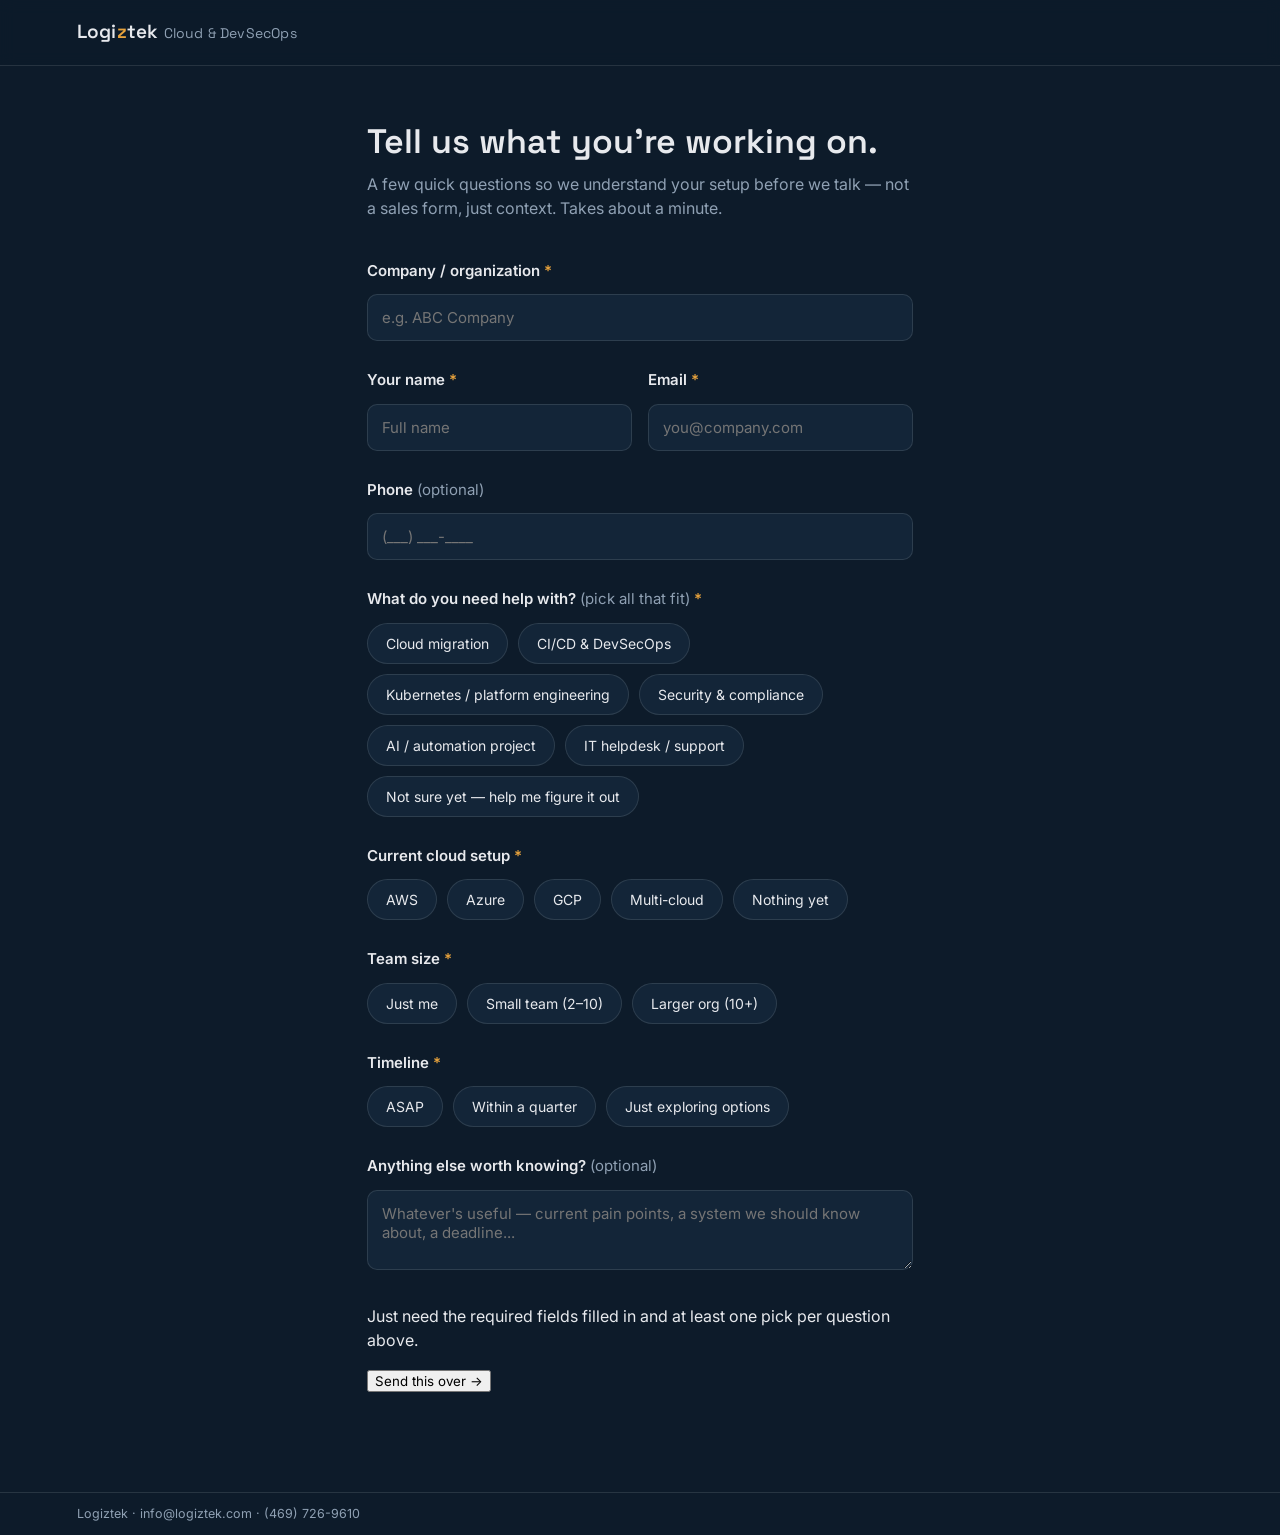
==== project.html @ b28cb0b9 "Add initial project inquiry HTML form" ====
<!DOCTYPE html>
<html lang="en">
<head>
<meta charset="UTF-8">
<meta name="viewport" content="width=device-width, initial-scale=1, viewport-fit=cover">
<title>Logiztek — Tell us about your project</title>
<link rel="preconnect" href="https://fonts.googleapis.com">
<link rel="preconnect" href="https://fonts.gstatic.com" crossorigin>
<link href="https://fonts.googleapis.com/css2?family=Space+Grotesk:wght@400;500;600;700&family=Inter:wght@400;500;600&family=IBM+Plex+Mono:wght@400;500&display=swap" rel="stylesheet">
<link rel="stylesheet" href="assets/css/shared.css">
</head>
<body>

<header class="topbar">
  <div class="wordmark">Logi<span>z</span>tek <span class="subtitle">Cloud &amp; DevSecOps</span></div>
</header>

<main class="form-main">

  <!-- FORM -->
  <section class="form-view active" id="form">
    <h1 class="page-title">Tell us what you're working on.</h1>
    <p class="page-lede">A few quick questions so we understand your setup before we talk — not a sales form, just context. Takes about a minute.</p>

    <div class="field">
      <label class="q req">Company / organization</label>
      <input type="text" id="orgName" placeholder="e.g. ABC Company" required>
    </div>

    <div style="display:flex; gap:16px; flex-wrap:wrap;">
      <div class="field" style="flex:1; min-width:220px;">
        <label class="q req">Your name</label>
        <input type="text" id="contactName" placeholder="Full name" required>
      </div>
      <div class="field" style="flex:1; min-width:220px;">
        <label class="q req">Email</label>
        <input type="email" id="contactEmail" placeholder="you@company.com" required>
      </div>
    </div>

    <div class="field">
      <label class="q">Phone <span style="color:var(--muted); font-weight:400;">(optional)</span></label>
      <input type="tel" id="contactPhone" placeholder="(___) ___-____">
    </div>

    <div class="field">
      <label class="q req">What do you need help with? <span style="color:var(--muted); font-weight:400;">(pick all that fit)</span></label>
      <div class="pills" data-group="needs" data-multi="true">
        <button type="button" class="pill">Cloud migration</button>
        <button type="button" class="pill">CI/CD &amp; DevSecOps</button>
        <button type="button" class="pill">Kubernetes / platform engineering</button>
        <button type="button" class="pill">Security &amp; compliance</button>
        <button type="button" class="pill">AI / automation project</button>
        <button type="button" class="pill">IT helpdesk / support</button>
        <button type="button" class="pill">Not sure yet — help me figure it out</button>
      </div>
    </div>

    <div class="field">
      <label class="q req">Current cloud setup</label>
      <div class="pills" data-group="cloudProvider">
        <button type="button" class="pill">AWS</button>
        <button type="button" class="pill">Azure</button>
        <button type="button" class="pill">GCP</button>
        <button type="button" class="pill">Multi-cloud</button>
        <button type="button" class="pill">Nothing yet</button>
      </div>
    </div>

    <div class="field">
      <label class="q req">Team size</label>
      <div class="pills" data-group="teamSize">
        <button type="button" class="pill">Just me</button>
        <button type="button" class="pill">Small team (2–10)</button>
        <button type="button" class="pill">Larger org (10+)</button>
      </div>
    </div>

    <div class="field">
      <label class="q req">Timeline</label>
      <div class="pills" data-group="timeline">
        <button type="button" class="pill">ASAP</button>
        <button type="button" class="pill">Within a quarter</button>
        <button type="button" class="pill">Just exploring options</button>
      </div>
    </div>

    <div class="field">
      <label class="q">Anything else worth knowing? <span style="color:var(--muted); font-weight:400;">(optional)</span></label>
      <textarea id="notes" placeholder="Whatever's useful — current pain points, a system we should know about, a deadline..."></textarea>
    </div>

    <p class="error-msg" id="formError">Just need the required fields filled in and at least one pick per question above.</p>

    <div class="actions">
      <button type="button" class="btn btn-primary" id="toConfirm">Send this over →</button>
    </div>
  </section>

  <!-- CONFIRMATION -->
  <section class="form-view" id="confirm">
    <div class="confirm-icon">✓</div>
    <h1 class="page-title">Almost there.</h1>
    <p class="page-lede">Click below to open an email with your answers already filled in — hit send and we'll read it and get back to you. No obligation, no pitch, just a real conversation about whether we're a fit.</p>

    <div class="actions" style="justify-content:flex-start; gap:14px; margin-top:8px;">
      <a class="btn btn-primary" id="mailtoBtn" href="#" style="text-decoration:none; display:inline-block;">Open email to send →</a>
      <button type="button" class="btn btn-ghost" id="copyBtn">Copy summary instead</button>
    </div>
    <p class="hint" id="copyConfirm" style="display:none; color:var(--accent); margin-top:14px;">Copied — paste it into an email to info@logiztek.com.</p>

    <div class="summary-box" id="summaryBox"></div>
  </section>

</main>

<footer class="site-footer">Logiztek · info@logiztek.com · (469) 726-9610</footer>

<script>
(function(){
  const state = {needs: []};
  const singleGroups = ['cloudProvider','teamSize','timeline'];

  document.querySelectorAll('[data-group="needs"] .pill').forEach(btn => {
    btn.addEventListener('click', () => {
      btn.classList.toggle('selected');
      const label = btn.textContent.trim();
      if(btn.classList.contains('selected')){
        state.needs.push(label);
      } else {
        state.needs = state.needs.filter(n => n !== label);
      }
    });
  });

  singleGroups.forEach(g => {
    const wrap = document.querySelector('[data-group="'+g+'"]');
    if(!wrap) return;
    wrap.querySelectorAll('.pill').forEach(btn => {
      btn.addEventListener('click', () => {
        wrap.querySelectorAll('.pill').forEach(b => b.classList.remove('selected'));
        btn.classList.add('selected');
        state[g] = btn.textContent.trim();
      });
    });
  });

  function showView(id){
    document.querySelectorAll('.form-view').forEach(v => v.classList.remove('active'));
    document.getElementById(id).classList.add('active');
    window.scrollTo({top:0, behavior:'smooth'});
  }

  document.getElementById('toConfirm').addEventListener('click', () => {
    const required = ['orgName','contactName','contactEmail'];
    const missingField = required.some(id => !document.getElementById(id).value.trim());
    const missingPick = state.needs.length === 0 || singleGroups.some(g => !state[g]);
    const err = document.getElementById('formError');
    if(missingField || missingPick){
      err.classList.add('show');
      return;
    }
    err.classList.remove('show');

    state.orgName = document.getElementById('orgName').value.trim();
    state.contactName = document.getElementById('contactName').value.trim();
    state.contactEmail = document.getElementById('contactEmail').value.trim();
    state.contactPhone = document.getElementById('contactPhone').value.trim();
    state.notes = document.getElementById('notes').value.trim();

    const lines = [
      'PROJECT INQUIRY — ' + state.orgName,
      '',
      'CONTACT',
      'Name: ' + state.contactName,
      'Email: ' + state.contactEmail,
      'Phone: ' + (state.contactPhone || '—'),
      '',
      'WHAT THEY NEED',
      state.needs.join(', '),
      '',
      'DETAILS',
      'Current cloud setup: ' + state.cloudProvider,
      'Team size: ' + state.teamSize,
      'Timeline: ' + state.timeline,
      'Notes: ' + (state.notes || '—')
    ];
    const summary = lines.join('\n');
    document.getElementById('summaryBox').textContent = summary;

    const subject = encodeURIComponent('Project inquiry — ' + state.orgName);
    const body = encodeURIComponent(summary);
    document.getElementById('mailtoBtn').href = 'mailto:info@logiztek.com?subject=' + subject + '&body=' + body;

    document.getElementById('copyBtn').onclick = () => {
      navigator.clipboard.writeText(summary).then(() => {
        document.getElementById('copyConfirm').style.display = 'block';
      });
    };

    showView('confirm');
  });
})();
</script>

</body>
</html>
---- assets/css/shared.css ----
/* ==========================================================
   Logiztek — shared.css
   Used by every page. Page-specific overrides stay inline
   in that page's own <style> block, not here.
   ========================================================== */

:root{
  --ink:#0D1B2A;
  --panel:#132538;
  --panel-2:#0F2032;
  --text:#E7E9ED;
  --muted:#8FA0B3;
  --line:rgba(231,233,237,0.12);
  --signal:#E8A33D;   /* cloud / devsecops accent */
  --ledger:#4FA98C;   /* bookkeeping accent */
  --accent:var(--signal);
  --accent-soft:rgba(232,163,61,0.14);
  --bad:#E8735D;
}
[data-accent="ledger"]{
  --accent:var(--ledger);
  --accent-soft:rgba(79,169,140,0.16);
}
[data-view="bookkeeping"]{
  --accent:var(--ledger);
  --accent-soft:rgba(79,169,140,0.14);
}

*{box-sizing:border-box;}
html,body{margin:0;padding:0;height:100%;}
body{
  background:var(--ink);
  color:var(--text);
  font-family:'Inter',system-ui,sans-serif;
  line-height:1.5;
  -webkit-font-smoothing:antialiased;
  padding-top:env(safe-area-inset-top,0px);
  padding-bottom:env(safe-area-inset-bottom,0px);
}
h1,h2,h3,.wordmark{font-family:'Space Grotesk',system-ui,sans-serif;}
.mono{font-family:'IBM Plex Mono',monospace;}
a{color:inherit;}
button{font-family:inherit;}

/* ---------- Topbar ---------- */
.topbar{
  display:flex;
  align-items:center;
  justify-content:space-between;
  padding:clamp(12px,2vh,20px) 6vw;
  border-bottom:1px solid var(--line);
  flex-shrink:0;
  position:sticky;
  top:env(safe-area-inset-top,0px);
  background:rgba(13,27,42,0.92);
  backdrop-filter:blur(8px);
  z-index:10;
}
.wordmark{font-size:19px;font-weight:600;letter-spacing:0.01em;}
.wordmark span{color:var(--accent);transition:color .25s ease;}
.wordmark .subtitle{color:var(--muted);font-weight:400;font-size:14px;}
.tabs{
  display:flex;
  gap:4px;
  background:var(--panel);
  border:1px solid var(--line);
  border-radius:8px;
  padding:3px;
}
.tab{
  border:none;
  background:transparent;
  color:var(--muted);
  font-family:'Inter',sans-serif;
  font-size:13px;
  font-weight:500;
  padding:7px 14px;
  border-radius:6px;
  cursor:pointer;
  transition:background .2s ease,color .2s ease;
}
.tab[aria-selected="true"]{background:var(--accent-soft);color:var(--text);}

/* ---------- Home-page tab layout ---------- */
main.site-main{
  max-width:1040px;
  width:100%;
  margin:0 auto;
  padding:0 6vw;
  flex:1;
  display:flex;
  flex-direction:column;
  justify-content:flex-start;
  min-height:0;
  overflow:auto;
}
.view{display:none;}
.view.active{
  display:flex;
  flex-direction:column;
  gap:clamp(16px,2.5vh,26px);
  animation:rise .4s ease both;
  padding:clamp(14px,2.2vh,26px) 0;
}
@keyframes rise{from{opacity:0;transform:translateY(6px);}to{opacity:1;transform:translateY(0);}}
@media (prefers-reduced-motion:reduce){.view.active{animation:none;}}

.hero h1{
  font-size:clamp(27px,3.7vw,42px);
  font-weight:600;
  line-height:1.15;
  max-width:16ch;
  margin:0 0 12px;
}
.lede{
  color:var(--muted);
  font-size:clamp(14.5px,1.45vw,17.5px);
  max-width:58ch;
  margin:0 0 13px;
}
.stack-line{font-size:13px;color:var(--accent);letter-spacing:0.02em;}

.cap-grid{display:grid;grid-template-columns:repeat(3,1fr);gap:14px;}
.cap-card{background:var(--panel);border:1px solid var(--line);border-radius:12px;padding:19px;}
.cap-card h3{font-size:15.5px;font-weight:600;margin:0 0 7px;}
.cap-card p{color:var(--muted);font-size:13.5px;margin:0;line-height:1.46;}
@media (max-width:720px){.cap-grid{grid-template-columns:repeat(2,1fr);}}
@media (max-width:480px){.cap-grid{grid-template-columns:1fr;}}

.strip{display:flex;flex-wrap:wrap;align-items:baseline;justify-content:space-between;gap:12px;}
.strip h2{font-size:20px;font-weight:600;margin:0;}
.strip a.cta{
  color:var(--accent);
  font-weight:600;
  font-size:14.5px;
  text-decoration:none;
  border-bottom:1px solid currentColor;
  padding-bottom:2px;
  white-space:nowrap;
}
.strip .cta-group{display:flex;align-items:baseline;gap:20px;flex-wrap:wrap;}
.strip .fine{color:var(--muted);font-size:14px;margin-top:4px;}

footer.site-footer{
  border-top:1px solid var(--line);
  padding:12px 6vw;
  color:var(--muted);
  font-size:12.5px;
  display:flex;
  justify-content:space-between;
  flex-wrap:wrap;
  gap:8px;
  flex-shrink:0;
  text-align:center;
}

/* ---------- Form pages (start.html, project.html, future forms) ---------- */
main.form-main{max-width:700px;margin:0 auto;padding:56px 6vw 100px;}
main.form-main.wide{max-width:760px;}

.form-view{display:none;}
.form-view.active{display:block;animation:rise .4s ease both;}

h1.page-title{font-size:clamp(26px,4.5vw,34px);font-weight:600;margin:0 0 10px;line-height:1.18;}
p.page-lede{color:var(--muted);font-size:16px;margin:0 0 40px;max-width:56ch;}

.field{margin-bottom:28px;}
.field label.q{display:block;font-size:15px;font-weight:600;margin-bottom:12px;}
.req::after{content:" *";color:var(--accent);}

input[type="text"], input[type="email"], input[type="tel"], textarea{
  width:100%;
  background:var(--panel);
  border:1px solid var(--line);
  color:var(--text);
  border-radius:10px;
  padding:13px 14px;
  font-size:15px;
  font-family:inherit;
  outline:none;
  transition:border-color .15s ease;
}
input:focus, textarea:focus{border-color:var(--accent);}
textarea{resize:vertical;min-height:80px;}

.pills{display:flex;flex-wrap:wrap;gap:10px;}
.pill{
  border:1px solid var(--line);
  background:var(--panel);
  color:var(--text);
  padding:11px 18px;
  border-radius:999px;
  font-size:14px;
  cursor:pointer;
  user-select:none;
  transition:background .15s ease, border-color .15s ease, color .15s ease;
}
.pill:hover{border-color:var(--accent);}
.pill.selected{ba
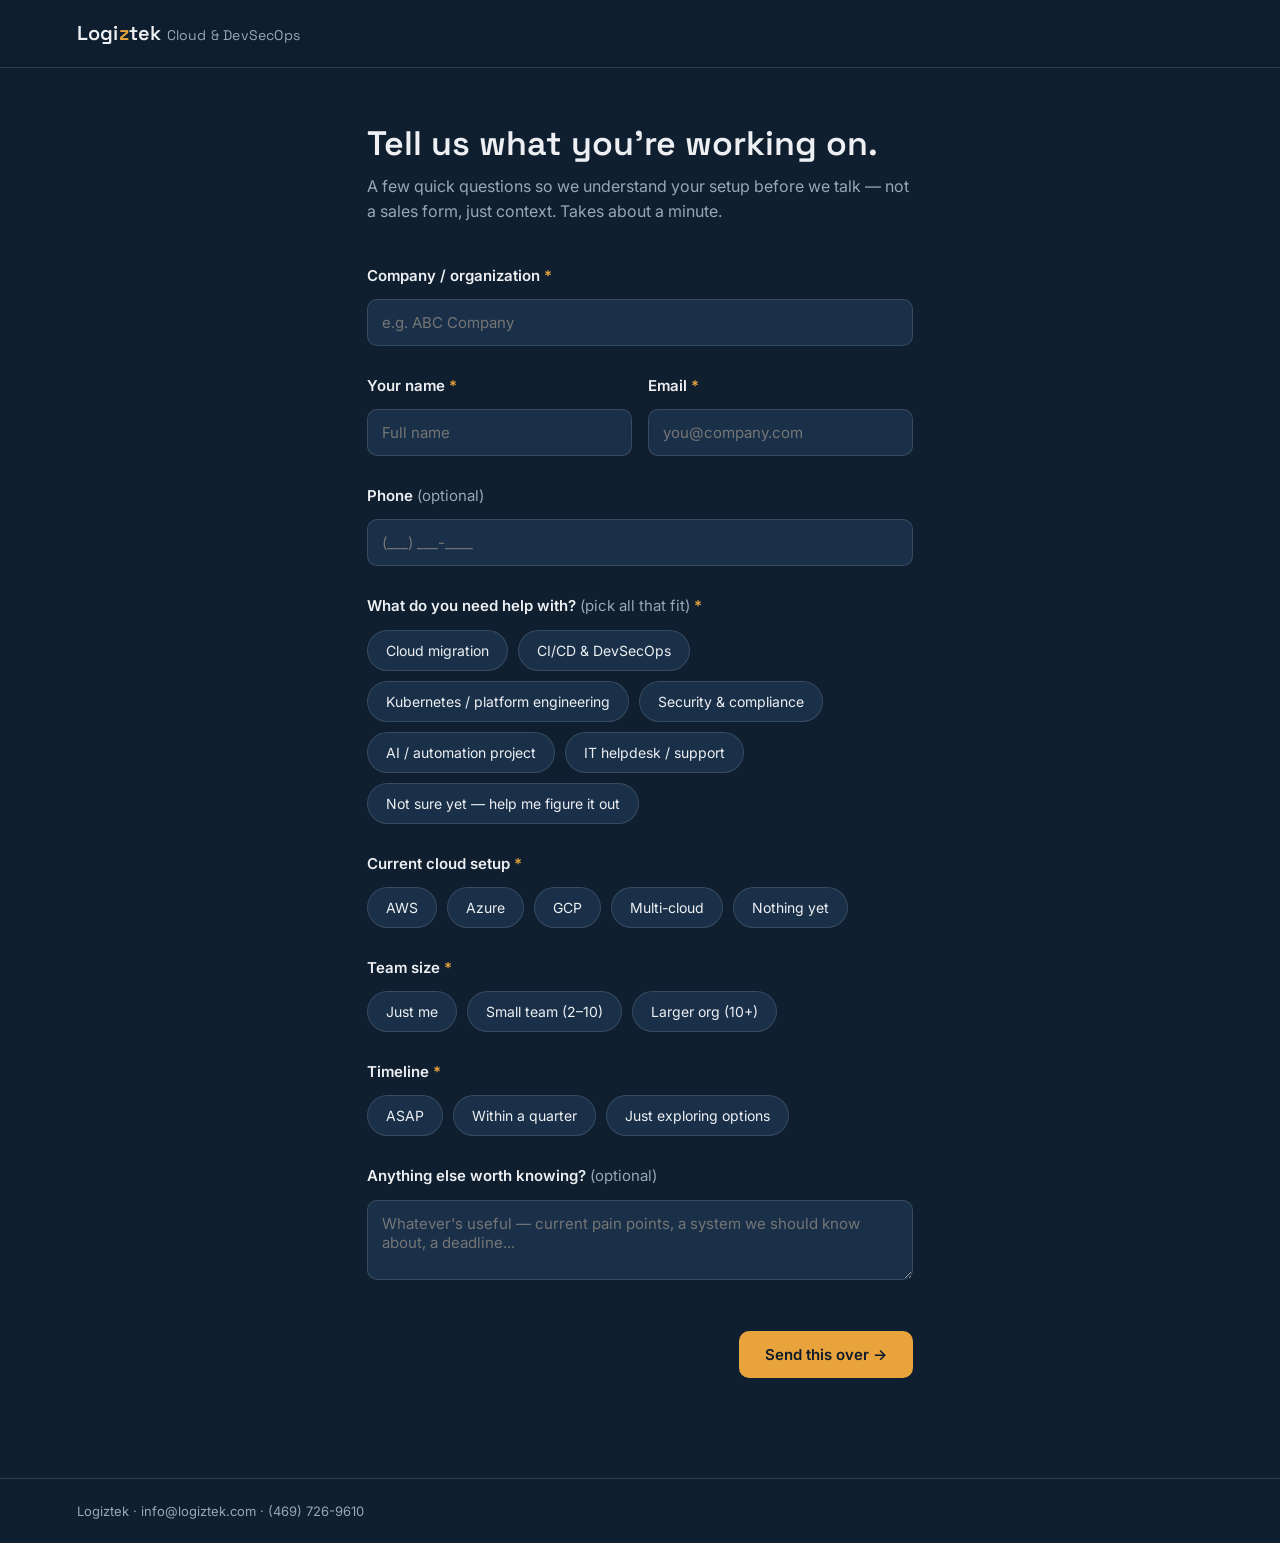
==== commit 6451d0d9: "Update confirmation message and email handling" ====
--- a/project.html
+++ b/project.html
@@ -91,6 +91,7 @@
     </div>
 
     <p class="error-msg" id="formError">Just need the required fields filled in and at least one pick per question above.</p>
+    <p class="error-msg" id="sendError">Something didn't go through. Try again, or use the backup option below.</p>
 
     <div class="actions">
       <button type="button" class="btn btn-primary" id="toConfirm">Send this over →</button>
@@ -100,16 +101,17 @@
   <!-- CONFIRMATION -->
   <section class="form-view" id="confirm">
     <div class="confirm-icon">✓</div>
-    <h1 class="page-title">Almost there.</h1>
-    <p class="page-lede">Click below to open an email with your answers already filled in — hit send and we'll read it and get back to you. No obligation, no pitch, just a real conversation about whether we're a fit.</p>
-
+    <h1 class="page-title">Got it — thank you.</h1>
+    <p class="page-lede">We've received this, and a copy's been sent to your email too. We'll read it and get back to you. No obligation, no pitch, just a real conversation about whether we're a fit.</p>
+
+    <div class="summary-box" id="summaryBox"></div>
+
+    <p class="hint" style="margin-top:20px;">Didn't get a confirmation, or want a backup copy?</p>
     <div class="actions" style="justify-content:flex-start; gap:14px; margin-top:8px;">
-      <a class="btn btn-primary" id="mailtoBtn" href="#" style="text-decoration:none; display:inline-block;">Open email to send →</a>
-      <button type="button" class="btn btn-ghost" id="copyBtn">Copy summary instead</button>
+      <a class="btn btn-ghost" id="mailtoBtn" href="#" style="text-decoration:none; display:inline-block;">Open email instead</a>
+      <button type="button" class="btn btn-ghost" id="copyBtn">Copy summary</button>
     </div>
     <p class="hint" id="copyConfirm" style="display:none; color:var(--accent); margin-top:14px;">Copied — paste it into an email to info@logiztek.com.</p>
-
-    <div class="summary-box" id="summaryBox"></div>
   </section>
 
 </main>
@@ -151,16 +153,18 @@
     window.scrollTo({top:0, behavior:'smooth'});
   }
 
-  document.getElementById('toConfirm').addEventListener('click', () => {
+  document.getElementById('toConfirm').addEventListener('click', async () => {
     const required = ['orgName','contactName','contactEmail'];
     const missingField = required.some(id => !document.getElementById(id).value.trim());
     const missingPick = state.needs.length === 0 || singleGroups.some(g => !state[g]);
     const err = document.getElementById('formError');
+    const sendErr = document.getElementById('sendError');
     if(missingField || missingPick){
       err.classList.add('show');
       return;
     }
     err.classList.remove('show');
+    sendErr.classList.remove('show');
 
     state.orgName = document.getElementById('orgName').value.trim();
     state.contactName = document.getElementById('contactName').value.trim();
@@ -186,19 +190,36 @@
       'Notes: ' + (state.notes || '—')
     ];
     const summary = lines.join('\n');
+    const subject = 'Project inquiry — ' + state.orgName;
+
     document.getElementById('summaryBox').textContent = summary;
-
-    const subject = encodeURIComponent('Project inquiry — ' + state.orgName);
-    const body = encodeURIComponent(summary);
-    document.getElementById('mailtoBtn').href = 'mailto:info@logiztek.com?subject=' + subject + '&body=' + body;
-
+    const mailtoSubject = encodeURIComponent(subject);
+    const mailtoBody = encodeURIComponent(summary);
+    document.getElementById('mailtoBtn').href = 'mailto:info@logiztek.com?subject=' + mailtoSubject + '&body=' + mailtoBody;
     document.getElementById('copyBtn').onclick = () => {
       navigator.clipboard.writeText(summary).then(() => {
         document.getElementById('copyConfirm').style.display = 'block';
       });
     };
 
-    showView('confirm');
+    const btn = document.getElementById('toConfirm');
+    btn.disabled = true;
+    btn.textContent = 'Sending…';
+
+    try {
+      const res = await fetch('/api/submit', {
+        method: 'POST',
+        headers: { 'Content-Type': 'application/json' },
+        body: JSON.stringify({ subject, contactEmail: state.contactEmail, text: summary })
+      });
+      if(!res.ok){ throw new Error('send failed'); }
+      showView('confirm');
+    } catch (e) {
+      sendErr.classList.add('show');
+    } finally {
+      btn.disabled = false;
+      btn.textContent = 'Send this over →';
+    }
   });
 })();
 </script>
--- a/assets/css/shared.css
+++ b/assets/css/shared.css
@@ -1,21 +1,31 @@
 /* ==========================================================
    Logiztek — shared.css
-   Used by every page. Page-specific overrides stay inline
-   in that page's own <style> block, not here.
+   Normal scrolling site (like a real consulting firm site),
+   not a forced single-screen layout. The scrollbar is styled
+   to match the theme instead of fighting to avoid it.
    ========================================================== */
 
 :root{
-  --ink:#0D1B2A;
-  --panel:#132538;
-  --panel-2:#0F2032;
-  --text:#E7E9ED;
-  --muted:#8FA0B3;
-  --line:rgba(231,233,237,0.12);
+  --ink:#0F1F30;
+  --ink-2:#122438;
+  --panel:#1A3049;
+  --panel-2:#152A40;
+  --text:#EDEFF2;
+  --muted:#96A7B8;
+  --line:rgba(237,239,242,0.14);
   --signal:#E8A33D;   /* cloud / devsecops accent */
   --ledger:#4FA98C;   /* bookkeeping accent */
   --accent:var(--signal);
   --accent-soft:rgba(232,163,61,0.14);
   --bad:#E8735D;
+
+  /* card icon palette — used to color-code capability cards */
+  --c1:#60A5FA; /* blue */
+  --c2:#34D399; /* green */
+  --c3:#FBBF24; /* amber */
+  --c4:#F472B6; /* pink */
+  --c5:#A78BFA; /* purple */
+  --c6:#38BDF8; /* sky */
 }
 [data-accent="ledger"]{
   --accent:var(--ledger);
@@ -27,36 +37,43 @@
 }
 
 *{box-sizing:border-box;}
-html,body{margin:0;padding:0;height:100%;}
+html{scroll-behavior:smooth;overflow-x:hidden;}
+html,body{margin:0;padding:0;max-width:100%;}
 body{
   background:var(--ink);
   color:var(--text);
   font-family:'Inter',system-ui,sans-serif;
-  line-height:1.5;
+  line-height:1.55;
   -webkit-font-smoothing:antialiased;
-  padding-top:env(safe-area-inset-top,0px);
-  padding-bottom:env(safe-area-inset-bottom,0px);
+  overflow-x:hidden;
 }
 h1,h2,h3,.wordmark{font-family:'Space Grotesk',system-ui,sans-serif;}
 .mono{font-family:'IBM Plex Mono',monospace;}
 a{color:inherit;}
 button{font-family:inherit;}
 
+/* Themed scrollbar — this is the whole point: a normal scrolling
+   page with a scrollbar that looks intentional, not a bare browser bar. */
+::-webkit-scrollbar{width:10px;height:10px;}
+::-webkit-scrollbar-track{background:var(--ink);}
+::-webkit-scrollbar-thumb{background:var(--panel);border-radius:6px;border:2px solid var(--ink);}
+::-webkit-scrollbar-thumb:hover{background:var(--line);}
+*{scrollbar-width:thin;scrollbar-color:var(--panel) var(--ink);}
+
 /* ---------- Topbar ---------- */
 .topbar{
   display:flex;
   align-items:center;
   justify-content:space-between;
-  padding:clamp(12px,2vh,20px) 6vw;
+  padding:18px 6vw;
   border-bottom:1px solid var(--line);
-  flex-shrink:0;
   position:sticky;
-  top:env(safe-area-inset-top,0px);
-  background:rgba(13,27,42,0.92);
-  backdrop-filter:blur(8px);
+  top:0;
+  background:rgba(15,31,48,0.85);
+  backdrop-filter:blur(10px);
   z-index:10;
 }
-.wordmark{font-size:19px;font-weight:600;letter-spacing:0.01em;}
+.wordmark{font-size:20px;font-weight:600;letter-spacing:0.01em;}
 .wordmark span{color:var(--accent);transition:color .25s ease;}
 .wordmark .subtitle{color:var(--muted);font-weight:400;font-size:14px;}
 .tabs{
@@ -72,86 +89,276 @@
   background:transparent;
   color:var(--muted);
   font-family:'Inter',sans-serif;
-  font-size:13px;
+  font-size:13.5px;
   font-weight:500;
-  padding:7px 14px;
+  padding:8px 16px;
   border-radius:6px;
   cursor:pointer;
   transition:background .2s ease,color .2s ease;
 }
 .tab[aria-selected="true"]{background:var(--accent-soft);color:var(--text);}
 
-/* ---------- Home-page tab layout ---------- */
-main.site-main{
-  max-width:1040px;
-  width:100%;
-  margin:0 auto;
-  padding:0 6vw;
-  flex:1;
-  display:flex;
-  flex-direction:column;
-  justify-content:flex-start;
-  min-height:0;
-  overflow:auto;
-}
+/* ---------- Home-page layout (normal document scroll) ---------- */
+main.site-main{max-width:1120px;width:100%;margin:0 auto;padding:0 6vw;}
 .view{display:none;}
-.view.active{
-  display:flex;
-  flex-direction:column;
-  gap:clamp(16px,2.5vh,26px);
-  animation:rise .4s ease both;
-  padding:clamp(14px,2.2vh,26px) 0;
-}
-@keyframes rise{from{opacity:0;transform:translateY(6px);}to{opacity:1;transform:translateY(0);}}
+.view.active{display:block;animation:rise .5s ease both;}
+@keyframes rise{from{opacity:0;transform:translateY(10px);}to{opacity:1;transform:translateY(0);}}
 @media (prefers-reduced-motion:reduce){.view.active{animation:none;}}
 
+/* Hero */
+.hero{position:relative;padding:76px 0 0;overflow:hidden;}
+.hero::before{
+  content:"";
+  position:absolute;
+  top:-140px; left:50%;
+  transform:translateX(-30%);
+  width:640px;height:640px;
+  background:radial-gradient(circle, var(--accent-soft) 0%, transparent 70%);
+  pointer-events:none;
+  z-index:0;
+}
+.hero > *{position:relative;z-index:1;}
+.hero-flow{
+  position:absolute;
+  top:0; left:0;
+  width:100%; height:100%;
+  z-index:0;
+  pointer-events:none;
+  opacity:0.9;
+}
+.hero-flow svg{
+  width:200%;
+  height:100%;
+  animation:flow 26s linear infinite;
+}
+@keyframes flow{
+  from{transform:translateX(0);}
+  to{transform:translateX(-50%);}
+}
+@media (prefers-reduced-motion:reduce){.hero-flow svg{animation:none;}}
+
 .hero h1{
-  font-size:clamp(27px,3.7vw,42px);
-  font-weight:600;
-  line-height:1.15;
+  font-size:clamp(34px,5.4vw,64px);
+  font-weight:700;
+  line-height:1.08;
   max-width:16ch;
-  margin:0 0 12px;
+  margin:0 0 20px;
+  letter-spacing:-0.01em;
 }
 .lede{
   color:var(--muted);
-  font-size:clamp(14.5px,1.45vw,17.5px);
-  max-width:58ch;
-  margin:0 0 13px;
-}
-.stack-line{font-size:13px;color:var(--accent);letter-spacing:0.02em;}
-
-.cap-grid{display:grid;grid-template-columns:repeat(3,1fr);gap:14px;}
-.cap-card{background:var(--panel);border:1px solid var(--line);border-radius:12px;padding:19px;}
-.cap-card h3{font-size:15.5px;font-weight:600;margin:0 0 7px;}
-.cap-card p{color:var(--muted);font-size:13.5px;margin:0;line-height:1.46;}
-@media (max-width:720px){.cap-grid{grid-template-columns:repeat(2,1fr);}}
-@media (max-width:480px){.cap-grid{grid-template-columns:1fr;}}
-
-.strip{display:flex;flex-wrap:wrap;align-items:baseline;justify-content:space-between;gap:12px;}
-.strip h2{font-size:20px;font-weight:600;margin:0;}
+  font-size:clamp(16px,1.6vw,19px);
+  max-width:60ch;
+  margin:0 0 22px;
+  line-height:1.6;
+}
+.stack-line{font-size:13px;color:var(--accent);letter-spacing:0.03em;}
+
+/* Proof strip — real, factual badges, not invented client metrics */
+.proof-strip{
+  display:flex;
+  flex-wrap:wrap;
+  gap:14px;
+  margin:32px 0 40px;
+}
+.proof-badge{
+  display:flex;
+  align-items:center;
+  gap:9px;
+  background:var(--panel);
+  border:1px solid var(--line);
+  border-radius:999px;
+  padding:10px 18px;
+  font-size:13.5px;
+  color:var(--text);
+}
+.proof-badge svg{width:16px;height:16px;color:var(--accent);flex-shrink:0;}
+
+/* Stack strip — static wrapped tag list, boxed, never clipped */
+.marquee{
+  position:relative;
+  background:var(--panel);
+  border:1px solid var(--line);
+  border-radius:14px;
+  padding:16px 20px;
+}
+.marquee-track{
+  display:flex;
+  flex-wrap:wrap;
+  gap:12px 28px;
+}
+.marquee-item{
+  font-family:'IBM Plex Mono',monospace;
+  font-size:13px;
+  color:var(--muted);
+  white-space:nowrap;
+  display:flex;
+  align-items:center;
+  gap:10px;
+}
+.marquee-item::before{content:"";width:5px;height:5px;border-radius:50%;background:var(--accent);flex-shrink:0;}
+
+/* Approach section — calm, principle-led, not sales copy */
+.approach-grid{
+  display:grid;
+  grid-template-columns:repeat(3,1fr);
+  gap:28px;
+  padding:64px 0 8px;
+}
+.approach-item{max-width:34ch;}
+.approach-item .approach-num{
+  font-family:'IBM Plex Mono',monospace;
+  font-size:13px;
+  color:var(--accent);
+  margin-bottom:12px;
+  display:block;
+}
+.approach-item h3{font-size:18px;font-weight:600;margin:0 0 10px;}
+.approach-item p{color:var(--muted);font-size:14.5px;line-height:1.6;margin:0;}
+@media (max-width:820px){.approach-grid{grid-template-columns:1fr;gap:32px;}}
+
+/* Section-label / heading also used above capability grid */
+.section-label{
+  font-family:'IBM Plex Mono',monospace;
+  font-size:12.5px;
+  letter-spacing:0.1em;
+  color:var(--accent);
+  text-transform:uppercase;
+  margin:0 0 10px;
+}
+.section-heading{font-size:clamp(22px,2.6vw,30px);font-weight:600;margin:0 0 36px;max-width:32ch;}
+
+.cap-grid{
+  display:grid;
+  grid-template-columns:repeat(3,1fr);
+  gap:18px;
+  padding:24px 0 8px;
+}
+.cap-card{
+  background:var(--panel);
+  border:1px solid var(--line);
+  border-radius:14px;
+  padding:26px;
+  position:relative;
+  overflow:hidden;
+  cursor:default;
+  transition:transform .2s ease, border-color .2s ease, box-shadow .2s ease;
+  opacity:0;
+  transform:translateY(14px);
+}
+.cap-card.in-view{opacity:1;transform:translateY(0);}
+.cap-card::after{
+  content:"";
+  position:absolute;
+  inset:0;
+  background:radial-gradient(circle at 85% -10%, color-mix(in srgb, var(--card-color, var(--accent)) 22%, transparent), transparent 60%);
+  opacity:0;
+  transition:opacity .25s ease;
+  pointer-events:none;
+}
+.cap-card:hover{
+  transform:translateY(-5px);
+  border-color:var(--card-color, var(--accent));
+  box-shadow:0 14px 34px -12px rgba(0,0,0,0.55);
+}
+.cap-card:hover::after{opacity:1;}
+.cap-card .cap-icon{
+  width:42px;height:42px;
+  border-radius:10px;
+  display:flex;align-items:center;justify-content:center;
+  background:color-mix(in srgb, var(--card-color, var(--accent)) 16%, transparent);
+  color:var(--card-color, var(--accent));
+  margin-bottom:16px;
+  transition:transform .2s ease;
+}
+.cap-card:hover .cap-icon{transform:scale(1.08);}
+.cap-card .cap-icon svg{width:22px;height:22px;}
+.cap-card h3{font-size:16.5px;font-weight:600;margin:0 0 8px;position:relative;z-index:1;}
+.cap-card p{color:var(--muted);font-size:14px;margin:0;line-height:1.55;position:relative;z-index:1;}
+.cap-card .cap-arrow{
+  position:absolute;
+  top:24px; right:22px;
+  width:26px;height:26px;
+  border-radius:50%;
+  display:flex;align-items:center;justify-content:center;
+  background:var(--panel-2);
+  color:var(--card-color, var(--accent));
+  opacity:0;
+  transform:translate(-6px,6px);
+  transition:opacity .2s ease, transform .2s ease;
+}
+.cap-card .cap-arrow svg{width:13px;height:13px;}
+.cap-card:hover .cap-arrow{opacity:1;transform:translate(0,0);}
+@media (max-width:820px){.cap-grid{grid-template-columns:repeat(2,1fr);}}
+@media (max-width:560px){.cap-grid{grid-template-columns:1fr;}}
+
+/* Build panel — highlighted strip for website/app/workflow builds, distinct from the uniform grid cards */
+.build-panel{
+  display:flex;
+  gap:20px;
+  align-items:flex-start;
+  background:var(--panel-2);
+  border:1px solid var(--accent);
+  border-radius:14px;
+  padding:28px;
+  margin-top:28px;
+}
+.build-panel-icon{
+  width:48px;height:48px;
+  border-radius:12px;
+  background:var(--accent-soft);
+  color:var(--accent);
+  display:flex;align-items:center;justify-content:center;
+  flex-shrink:0;
+}
+.build-panel-icon svg{width:24px;height:24px;}
+.build-panel h3{font-size:17px;font-weight:600;margin:0 0 8px;}
+.build-panel p{color:var(--muted);font-size:14.5px;line-height:1.6;margin:0;}
+.build-panel .build-note{color:var(--accent);font-weight:600;}
+@media (max-width:560px){.build-panel{flex-direction:column;}}
+
+/* CTA strip */
+.strip{
+  display:flex;
+  flex-wrap:wrap;
+  align-items:center;
+  justify-content:space-between;
+  gap:20px;
+  padding:44px 0 64px;
+  margin-top:24px;
+  border-top:1px solid var(--line);
+}
+.strip h2{font-size:22px;font-weight:600;margin:0 0 6px;}
+.strip .fine{color:var(--muted);font-size:14px;}
+.strip .cta-group{display:flex;align-items:center;gap:12px;flex-wrap:wrap;}
 .strip a.cta{
-  color:var(--accent);
+  color:var(--ink);
+  background:var(--accent);
   font-weight:600;
   font-size:14.5px;
   text-decoration:none;
-  border-bottom:1px solid currentColor;
-  padding-bottom:2px;
+  padding:13px 22px;
+  border-radius:10px;
   white-space:nowrap;
-}
-.strip .cta-group{display:flex;align-items:baseline;gap:20px;flex-wrap:wrap;}
-.strip .fine{color:var(--muted);font-size:14px;margin-top:4px;}
+  transition:opacity .15s ease, transform .1s ease;
+}
+.strip a.cta:hover{opacity:0.9;}
+.strip a.cta:active{transform:scale(0.98);}
+.strip a.cta.ghost{
+  background:transparent;
+  color:var(--text);
+  border:1px solid var(--line);
+}
 
 footer.site-footer{
   border-top:1px solid var(--line);
-  padding:12px 6vw;
+  padding:22px 6vw;
   color:var(--muted);
-  font-size:12.5px;
+  font-size:13px;
   display:flex;
   justify-content:space-between;
   flex-wrap:wrap;
   gap:8px;
-  flex-shrink:0;
-  text-align:center;
 }
 
 /* ---------- Form pages (start.html, project.html, future forms) ---------- */
@@ -196,4 +403,45 @@
   transition:background .15s ease, border-color .15s ease, color .15s ease;
 }
 .pill:hover{border-color:var(--accent);}
-.pill.selected{ba
+.pill.selected{background:var(--accent-soft);border-color:var(--accent);color:var(--text);font-weight:600;}
+.hint{font-size:13px;color:var(--muted);margin-top:10px;}
+
+.actions{display:flex;justify-content:flex-end;align-items:center;margin-top:44px;gap:16px;}
+.actions.spread{justify-content:space-between;}
+.btn{
+  border:none;
+  border-radius:10px;
+  padding:14px 26px;
+  font-size:15px;
+  font-weight:600;
+  cursor:pointer;
+  transition:opacity .15s ease, transform .1s ease;
+}
+.btn:active{transform:scale(0.98);}
+.btn-primary{background:var(--accent);color:#0D1B2A;}
+.btn-primary:disabled{opacity:0.4;cursor:not-allowed;}
+.btn-ghost{background:transparent;color:var(--muted);border:1px solid var(--line);}
+.btn-ghost:hover{color:var(--text);}
+
+.error-msg{color:var(--bad);font-size:13px;margin-top:16px;display:none;}
+.error-msg.show{display:block;}
+
+.confirm-icon{
+  width:56px;height:56px;border-radius:50%;
+  background:var(--accent-soft);border:1px solid var(--accent);
+  display:flex;align-items:center;justify-content:center;
+  font-size:26px;margin-bottom:24px;color:var(--accent);
+}
+.summary-box{
+  background:var(--panel);
+  border:1px solid var(--line);
+  border-radius:12px;
+  padding:20px;
+  font-family:'IBM Plex Mono',monospace;
+  font-size:13px;
+  color:var(--muted);
+  white-space:pre-wrap;
+  max-height:280px;
+  overflow-y:auto;
+  margin:20px 0;
+}
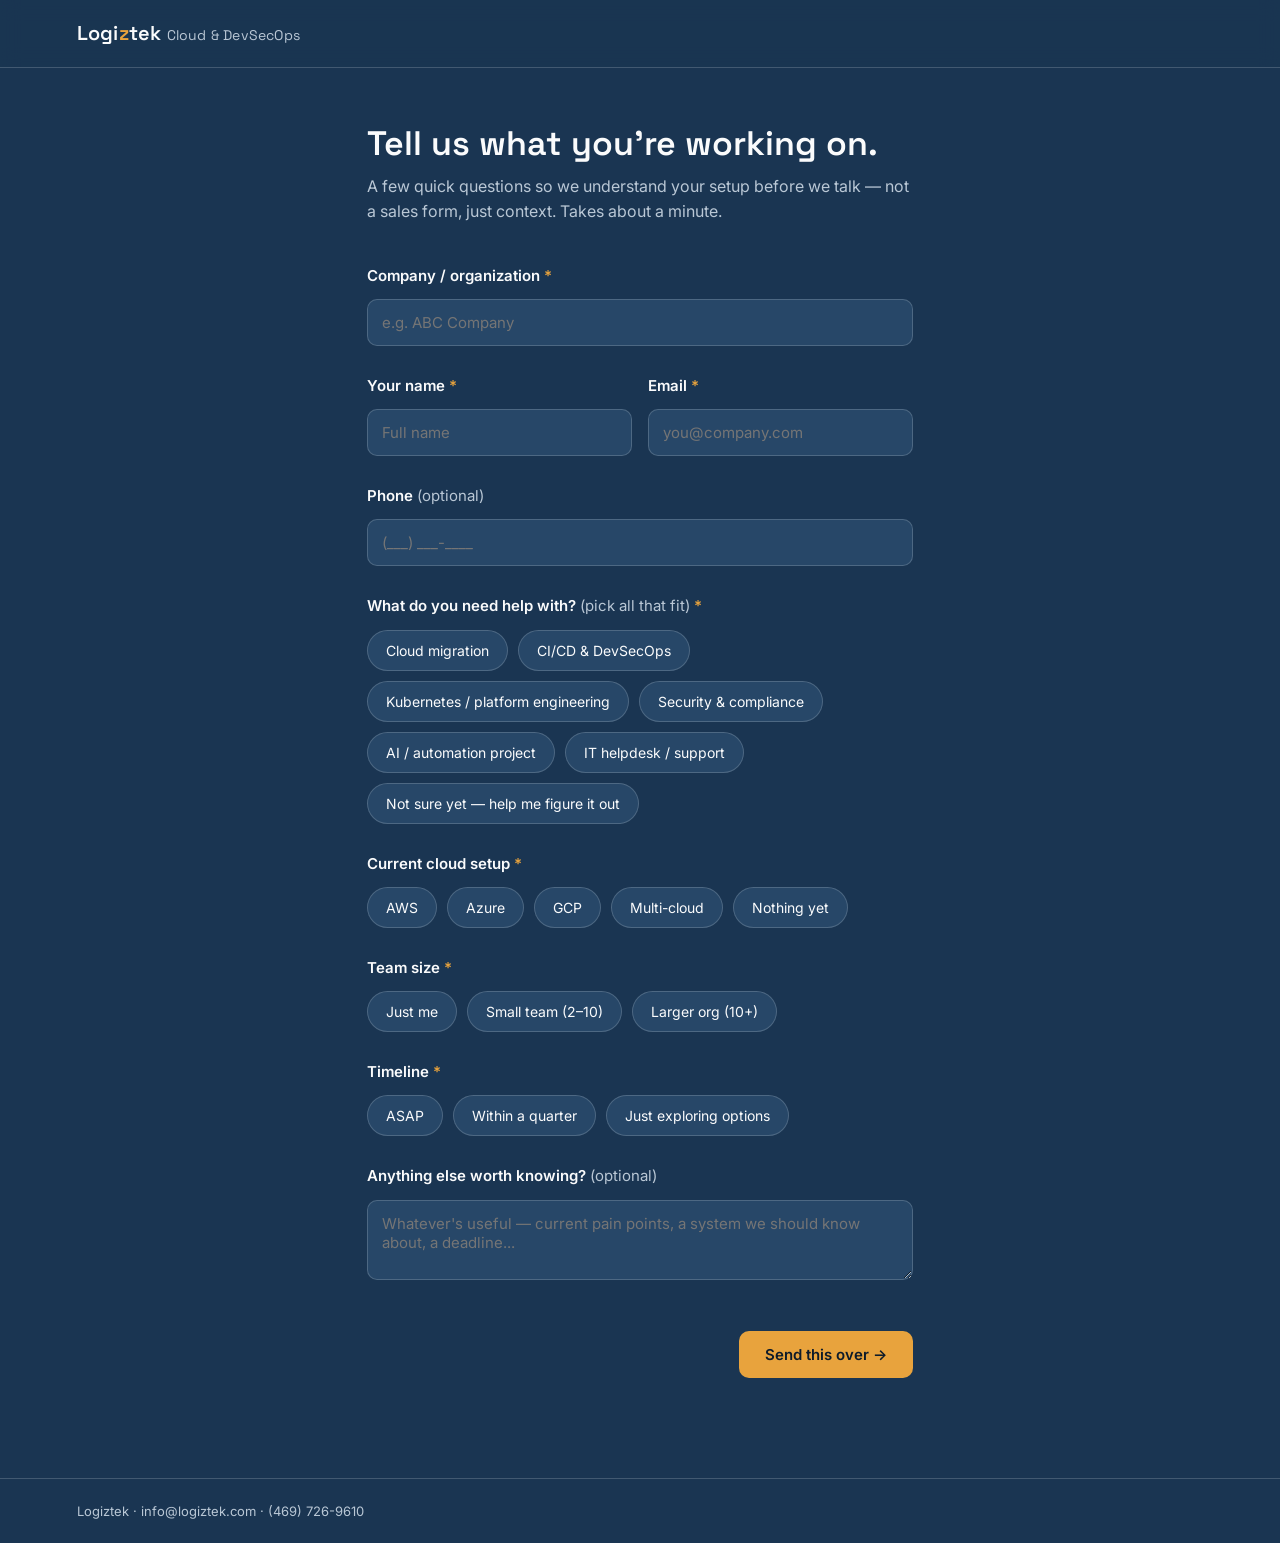
==== commit 76a75909: "Add validation messages for form fields" ====
--- a/project.html
+++ b/project.html
@@ -25,22 +25,26 @@
     <div class="field">
       <label class="q req">Company / organization</label>
       <input type="text" id="orgName" placeholder="e.g. ABC Company" required>
+      <p class="field-error" id="orgNameError">Enter your actual company or organization name.</p>
     </div>
 
     <div style="display:flex; gap:16px; flex-wrap:wrap;">
       <div class="field" style="flex:1; min-width:220px;">
         <label class="q req">Your name</label>
         <input type="text" id="contactName" placeholder="Full name" required>
+        <p class="field-error" id="contactNameError">Enter your real first and last name.</p>
       </div>
       <div class="field" style="flex:1; min-width:220px;">
         <label class="q req">Email</label>
         <input type="email" id="contactEmail" placeholder="you@company.com" required>
+        <p class="field-error" id="contactEmailError">Enter a valid email address — this is where we'll reply.</p>
       </div>
     </div>
 
     <div class="field">
       <label class="q">Phone <span style="color:var(--muted); font-weight:400;">(optional)</span></label>
       <input type="tel" id="contactPhone" placeholder="(___) ___-____">
+      <p class="field-error" id="contactPhoneError">That doesn't look like a valid phone number.</p>
     </div>
 
     <div class="field">
@@ -104,7 +108,7 @@
     <h1 class="page-title">Got it — thank you.</h1>
     <p class="page-lede">We've received this, and a copy's been sent to your email too. We'll read it and get back to you. No obligation, no pitch, just a real conversation about whether we're a fit.</p>
 
-    <div class="summary-box" id="summaryBox"></div>
+    <div class="summary-box" id="summaryBox" style="display:none;"></div>
 
     <p class="hint" style="margin-top:20px;">Didn't get a confirmation, or want a backup copy?</p>
     <div class="actions" style="justify-content:flex-start; gap:14px; margin-top:8px;">
@@ -153,13 +157,40 @@
     window.scrollTo({top:0, behavior:'smooth'});
   }
 
+  // Real field validation — not just "is it empty," but "does it look real"
+  const validators = {
+    orgName: v => v.trim().length >= 2 && /[A-Za-z]/.test(v),
+    contactName: v => {
+      const t = v.trim();
+      return t.length >= 2 && /[A-Za-z]/.test(t) && t.includes(' ') && !/^(.)\1+$/.test(t.replace(/\s/g,''));
+    },
+    contactEmail: v => /^[^\s@]+@[^\s@]+\.[a-zA-Z]{2,}$/.test(v.trim()),
+    contactPhone: v => !v.trim() || (v.replace(/\D/g,'').length >= 10)
+  };
+
+  function validateField(id){
+    const input = document.getElementById(id);
+    const errEl = document.getElementById(id + 'Error');
+    const valid = validators[id](input.value);
+    input.classList.toggle('invalid', !valid);
+    if(errEl) errEl.classList.toggle('show', !valid);
+    return valid;
+  }
+
+  Object.keys(validators).forEach(id => {
+    const input = document.getElementById(id);
+    input.addEventListener('blur', () => validateField(id));
+    input.addEventListener('input', () => {
+      if(input.classList.contains('invalid')) validateField(id);
+    });
+  });
+
   document.getElementById('toConfirm').addEventListener('click', async () => {
-    const required = ['orgName','contactName','contactEmail'];
-    const missingField = required.some(id => !document.getElementById(id).value.trim());
+    const fieldsValid = Object.keys(validators).map(validateField).every(Boolean);
     const missingPick = state.needs.length === 0 || singleGroups.some(g => !state[g]);
     const err = document.getElementById('formError');
     const sendErr = document.getElementById('sendError');
-    if(missingField || missingPick){
+    if(!fieldsValid || missingPick){
       err.classList.add('show');
       return;
     }
--- a/assets/css/shared.css
+++ b/assets/css/shared.css
@@ -6,13 +6,13 @@
    ========================================================== */
 
 :root{
-  --ink:#0F1F30;
-  --ink-2:#122438;
-  --panel:#1A3049;
-  --panel-2:#152A40;
-  --text:#EDEFF2;
-  --muted:#96A7B8;
-  --line:rgba(237,239,242,0.14);
+  --ink:#1A3552;
+  --ink-2:#1D3B5C;
+  --panel:#274768;
+  --panel-2:#22405F;
+  --text:#FAFBFC;
+  --muted:#B9C7D5;
+  --line:rgba(250,251,252,0.18);
   --signal:#E8A33D;   /* cloud / devsecops accent */
   --ledger:#4FA98C;   /* bookkeeping accent */
   --accent:var(--signal);
@@ -69,7 +69,7 @@
   border-bottom:1px solid var(--line);
   position:sticky;
   top:0;
-  background:rgba(15,31,48,0.85);
+  background:rgba(26,53,82,0.85);
   backdrop-filter:blur(10px);
   z-index:10;
 }
@@ -154,6 +154,16 @@
 }
 .stack-line{font-size:13px;color:var(--accent);letter-spacing:0.03em;}
 
+/* Hero illustration — original flat-design SVG, not a photo, sits in the empty right side of the hero */
+.hero-illustration{
+  position:absolute;
+  top:20px; right:-10px;
+  width:320px;
+  z-index:1;
+  pointer-events:none;
+}
+@media (max-width:980px){.hero-illustration{display:none;}}
+
 /* Proof strip — real, factual badges, not invented client metrics */
 .proof-strip{
   display:flex;
@@ -172,7 +182,8 @@
   font-size:13.5px;
   color:var(--text);
 }
-.proof-badge svg{width:16px;height:16px;color:var(--accent);flex-shrink:0;}
+.proof-badge{border-color:color-mix(in srgb, var(--badge-color, var(--accent)) 45%, var(--line));}
+.proof-badge svg{width:16px;height:16px;color:var(--badge-color, var(--accent));flex-shrink:0;}
 
 /* Stack strip — static wrapped tag list, boxed, never clipped */
 .marquee{
@@ -209,7 +220,7 @@
 .approach-item .approach-num{
   font-family:'IBM Plex Mono',monospace;
   font-size:13px;
-  color:var(--accent);
+  color:var(--item-color, var(--accent));
   margin-bottom:12px;
   display:block;
 }
@@ -389,6 +400,10 @@
 }
 input:focus, textarea:focus{border-color:var(--accent);}
 textarea{resize:vertical;min-height:80px;}
+input.invalid, textarea.invalid{border-color:var(--bad);}
+input.invalid:focus, textarea.invalid:focus{border-color:var(--bad);}
+.field-error{color:var(--bad);font-size:12.5px;margin-top:6px;display:none;}
+.field-error.show{display:block;}
 
 .pills{display:flex;flex-wrap:wrap;gap:10px;}
 .pill{
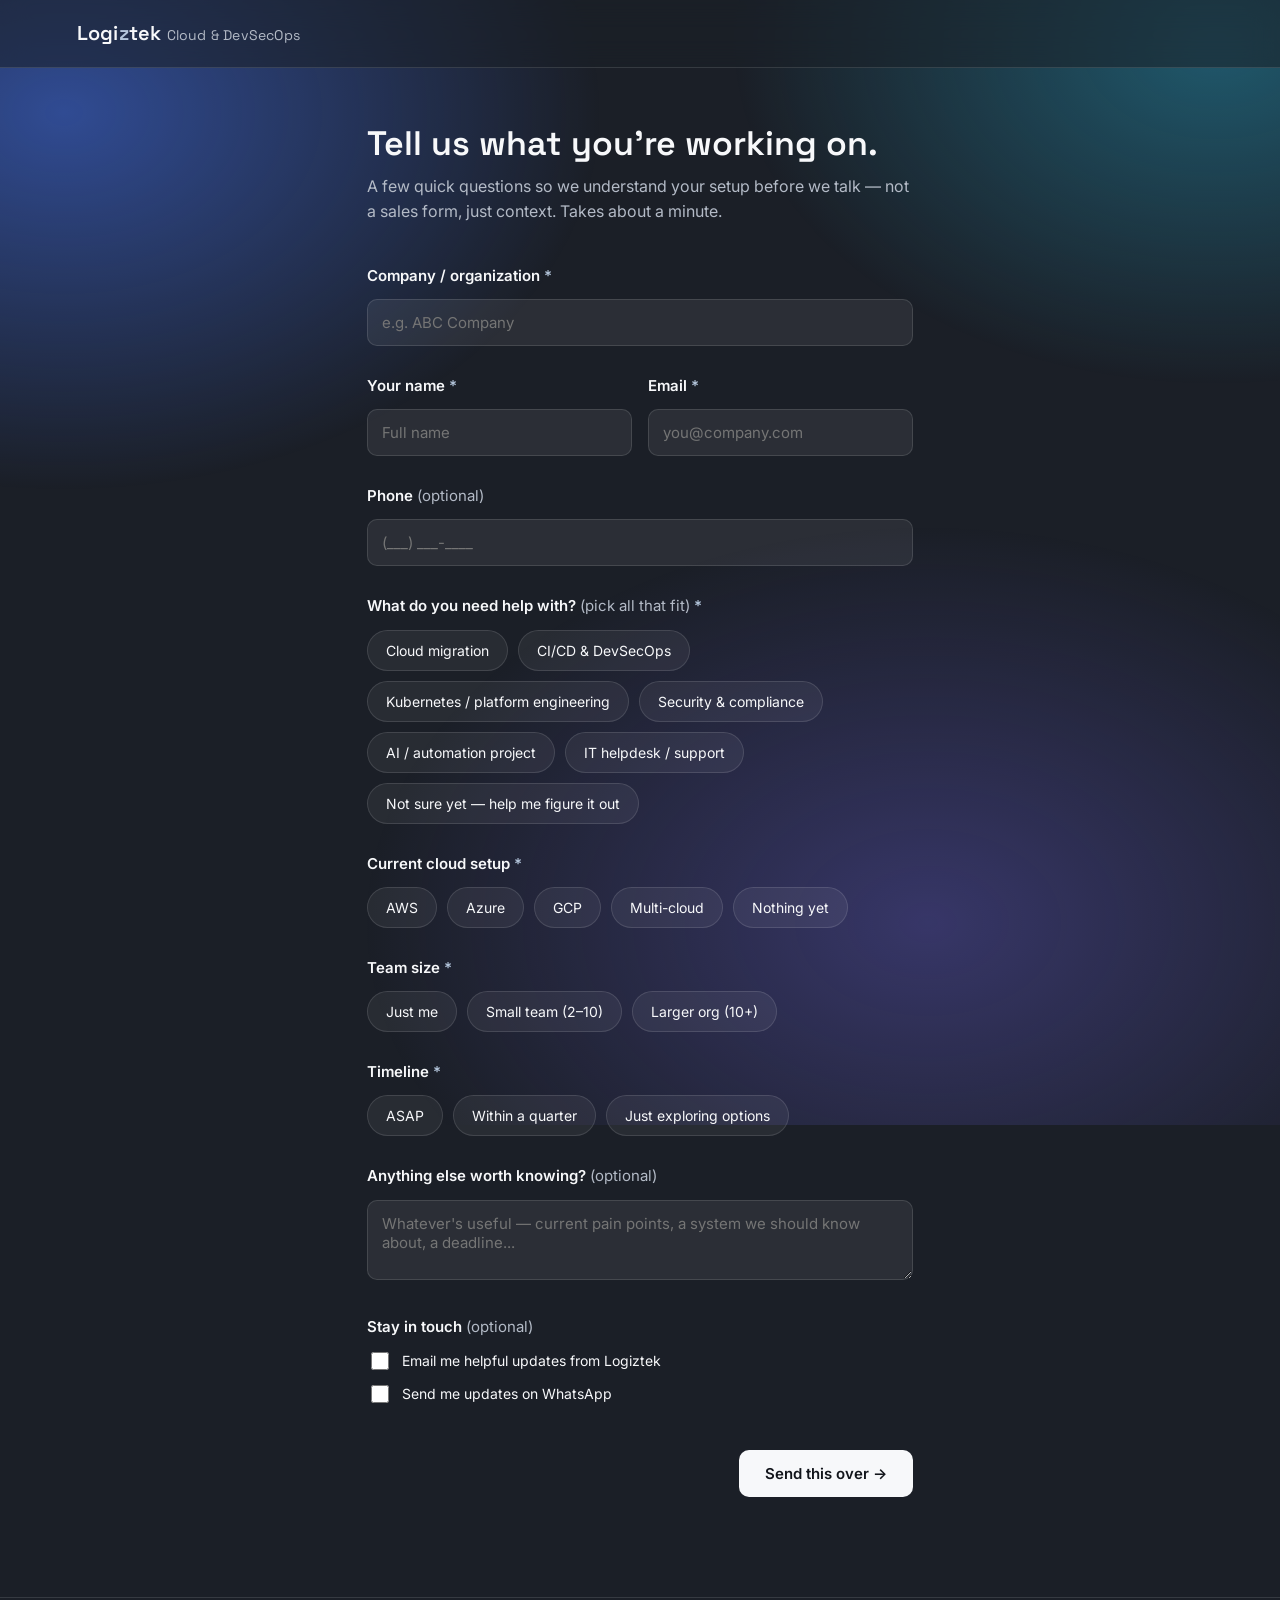
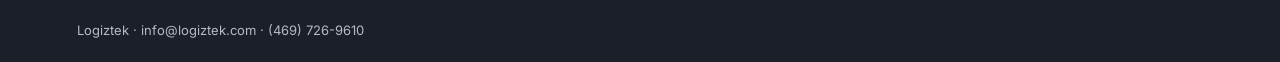
==== commit 41e34cd3: "Add contact preferences for email and WhatsApp updates" ====
--- a/project.html
+++ b/project.html
@@ -94,6 +94,20 @@
       <textarea id="notes" placeholder="Whatever's useful — current pain points, a system we should know about, a deadline..."></textarea>
     </div>
 
+    <div class="field">
+      <label class="q">Stay in touch <span style="color:var(--muted); font-weight:400;">(optional)</span></label>
+      <div style="display:flex; flex-direction:column; gap:10px; margin-top:6px;">
+        <label style="display:flex; gap:10px; align-items:flex-start; font-size:14px; cursor:pointer;">
+          <input type="checkbox" id="optEmail" style="width:18px; height:18px; margin-top:2px; accent-color:var(--accent); flex-shrink:0;">
+          <span>Email me helpful updates from Logiztek</span>
+        </label>
+        <label style="display:flex; gap:10px; align-items:flex-start; font-size:14px; cursor:pointer;">
+          <input type="checkbox" id="optWhatsapp" style="width:18px; height:18px; margin-top:2px; accent-color:var(--accent); flex-shrink:0;">
+          <span>Send me updates on WhatsApp</span>
+        </label>
+      </div>
+    </div>
+
     <p class="error-msg" id="formError">Just need the required fields filled in and at least one pick per question above.</p>
     <p class="error-msg" id="sendError">Something didn't go through. Try again, or use the backup option below.</p>
 
@@ -202,6 +216,8 @@
     state.contactEmail = document.getElementById('contactEmail').value.trim();
     state.contactPhone = document.getElementById('contactPhone').value.trim();
     state.notes = document.getElementById('notes').value.trim();
+    state.updates = document.getElementById('optEmail').checked;
+    state.whatsapp_updates = document.getElementById('optWhatsapp').checked;
 
     const lines = [
       'PROJECT INQUIRY — ' + state.orgName,
@@ -241,7 +257,17 @@
       const res = await fetch('/api/submit', {
         method: 'POST',
         headers: { 'Content-Type': 'application/json' },
-        body: JSON.stringify({ subject, contactEmail: state.contactEmail, text: summary })
+        body: JSON.stringify({
+          subject,
+          contactEmail: state.contactEmail,
+          text: summary,
+          formKind: 'project',
+          name: state.contactName,
+          company: state.orgName,
+          phone: state.contactPhone,
+          updates: state.updates,
+          whatsapp_updates: state.whatsapp_updates
+        })
       });
       if(!res.ok){ throw new Error('send failed'); }
       showView('confirm');
--- a/assets/css/shared.css
+++ b/assets/css/shared.css
@@ -1,46 +1,30 @@
 /* ==========================================================
    Logiztek — shared.css
-   Normal scrolling site (like a real consulting firm site),
-   not a forced single-screen layout. The scrollbar is styled
-   to match the theme instead of fighting to avoid it.
+   Lighter slate base, glass cards, and a slow-moving light
+   background behind every page. Tune the look here:
+     --ink     page base color
+     --accent  labels and icons
    ========================================================== */
 
 :root{
-  --ink:#1A3552;
-  --ink-2:#1D3B5C;
-  --panel:#274768;
-  --panel-2:#22405F;
-  --text:#FAFBFC;
-  --muted:#B9C7D5;
-  --line:rgba(250,251,252,0.18);
-  --signal:#E8A33D;   /* cloud / devsecops accent */
-  --ledger:#4FA98C;   /* bookkeeping accent */
-  --accent:var(--signal);
-  --accent-soft:rgba(232,163,61,0.14);
-  --bad:#E8735D;
-
-  /* card icon palette — used to color-code capability cards */
-  --c1:#60A5FA; /* blue */
-  --c2:#34D399; /* green */
-  --c3:#FBBF24; /* amber */
-  --c4:#F472B6; /* pink */
-  --c5:#A78BFA; /* purple */
-  --c6:#38BDF8; /* sky */
-}
-[data-accent="ledger"]{
-  --accent:var(--ledger);
-  --accent-soft:rgba(79,169,140,0.16);
-}
-[data-view="bookkeeping"]{
-  --accent:var(--ledger);
-  --accent-soft:rgba(79,169,140,0.14);
+  --ink:#1B1F27;                     /* page base — dark slate, not black */
+  --panel:rgba(255,255,255,0.06);    /* glass cards and inputs */
+  --panel-2:rgba(0,0,0,0.22);        /* recessed surfaces */
+  --text:#F7F8FA;
+  --muted:#B3BAC6;
+  --line:rgba(255,255,255,0.12);
+  --accent:#B4C6DC;                  /* soft steel */
+  --accent-soft:rgba(180,198,220,0.14);
+  --cta:#F7F8FA;                     /* primary buttons */
+  --on-cta:#12151B;
+  --bad:#FF8A73;
 }
 
 *{box-sizing:border-box;}
-html{scroll-behavior:smooth;overflow-x:hidden;}
+html{scroll-behavior:smooth;overflow-x:hidden;background:var(--ink);}
 html,body{margin:0;padding:0;max-width:100%;}
 body{
-  background:var(--ink);
+  background:transparent;
   color:var(--text);
   font-family:'Inter',system-ui,sans-serif;
   line-height:1.55;
@@ -52,13 +36,57 @@
 a{color:inherit;}
 button{font-family:inherit;}
 
-/* Themed scrollbar — this is the whole point: a normal scrolling
-   page with a scrollbar that looks intentional, not a bare browser bar. */
 ::-webkit-scrollbar{width:10px;height:10px;}
 ::-webkit-scrollbar-track{background:var(--ink);}
-::-webkit-scrollbar-thumb{background:var(--panel);border-radius:6px;border:2px solid var(--ink);}
-::-webkit-scrollbar-thumb:hover{background:var(--line);}
-*{scrollbar-width:thin;scrollbar-color:var(--panel) var(--ink);}
+::-webkit-scrollbar-thumb{background:rgba(255,255,255,0.18);border-radius:6px;border:2px solid var(--ink);}
+::-webkit-scrollbar-thumb:hover{background:rgba(255,255,255,0.3);}
+*{scrollbar-width:thin;scrollbar-color:rgba(255,255,255,0.2) var(--ink);}
+
+/* ---------- Moving background ----------
+   Two slowly drifting sets of soft light sit behind the page.
+   Pure CSS: no images, no video, nothing to load.
+   Cloud pages show the blue set; bookkeeping pages show the teal set. */
+body::before,
+body::after{
+  content:"";
+  position:fixed;
+  inset:-25%;
+  z-index:-1;
+  pointer-events:none;
+  will-change:transform;
+  transition:opacity 1s ease;
+}
+body::before{
+  background:
+    radial-gradient(40% 40% at 20% 25%, rgba(70,120,255,0.50), transparent 70%),
+    radial-gradient(36% 36% at 80% 20%, rgba(40,190,230,0.36), transparent 70%),
+    radial-gradient(42% 42% at 65% 85%, rgba(110,100,230,0.34), transparent 70%);
+  animation:drift-a 34s ease-in-out infinite alternate;
+}
+body::after{
+  background:
+    radial-gradient(40% 40% at 25% 30%, rgba(30,190,175,0.42), transparent 70%),
+    radial-gradient(36% 36% at 78% 25%, rgba(70,140,230,0.34), transparent 70%),
+    radial-gradient(42% 42% at 60% 85%, rgba(60,170,200,0.30), transparent 70%);
+  animation:drift-b 40s ease-in-out infinite alternate;
+  opacity:0;
+}
+body[data-view="bookkeeping"]::before,
+body[data-accent="ledger"]::before{opacity:0;}
+body[data-view="bookkeeping"]::after,
+body[data-accent="ledger"]::after{opacity:1;}
+
+@keyframes drift-a{
+  from{transform:translate3d(-4%,-3%,0) scale(1) rotate(0deg);}
+  to{transform:translate3d(5%,4%,0) scale(1.12) rotate(5deg);}
+}
+@keyframes drift-b{
+  from{transform:translate3d(4%,-2%,0) scale(1.08) rotate(0deg);}
+  to{transform:translate3d(-5%,4%,0) scale(1) rotate(-5deg);}
+}
+@media (prefers-reduced-motion:reduce){
+  body::before,body::after{animation:none;}
+}
 
 /* ---------- Topbar ---------- */
 .topbar{
@@ -69,12 +97,27 @@
   border-bottom:1px solid var(--line);
   position:sticky;
   top:0;
-  background:rgba(26,53,82,0.85);
-  backdrop-filter:blur(10px);
+  background:rgba(27,31,39,0.55);
+  -webkit-backdrop-filter:blur(14px);
+  backdrop-filter:blur(14px);
   z-index:10;
 }
+.topbar-right{display:flex;align-items:center;gap:14px;}
+.social-links{display:flex;align-items:center;gap:8px;}
+.social-link{
+  width:38px;height:38px;
+  display:flex;align-items:center;justify-content:center;
+  background:var(--panel);
+  border:1px solid var(--line);
+  border-radius:10px;
+  transition:transform .15s ease, border-color .15s ease, background .15s ease;
+}
+.social-link svg{width:19px;height:19px;}
+.social-link.whatsapp{color:#25D366;}
+.social-link.facebook{color:#1877F2;}
+.social-link:hover{transform:translateY(-2px);background:rgba(255,255,255,0.1);border-color:rgba(255,255,255,0.3);}
 .wordmark{font-size:20px;font-weight:600;letter-spacing:0.01em;}
-.wordmark span{color:var(--accent);transition:color .25s ease;}
+.wordmark span{color:var(--accent);}
 .wordmark .subtitle{color:var(--muted);font-weight:400;font-size:14px;}
 .tabs{
   display:flex;
@@ -96,112 +139,111 @@
   cursor:pointer;
   transition:background .2s ease,color .2s ease;
 }
-.tab[aria-selected="true"]{background:var(--accent-soft);color:var(--text);}
-
-/* ---------- Home-page layout (normal document scroll) ---------- */
-main.site-main{max-width:1120px;width:100%;margin:0 auto;padding:0 6vw;}
+.tab[aria-selected="true"]{background:rgba(255,255,255,0.14);color:var(--text);}
+@media (max-width:640px){
+  .topbar{flex-wrap:wrap;gap:12px;}
+  .topbar-right{width:100%;justify-content:space-between;}
+}
+
+/* ---------- Home-page layout ---------- */
+main.site-main{max-width:1280px;width:100%;margin:0 auto;padding:0 max(24px,3.5vw);}
 .view{display:none;}
-.view.active{display:block;animation:rise .5s ease both;}
-@keyframes rise{from{opacity:0;transform:translateY(10px);}to{opacity:1;transform:translateY(0);}}
-@media (prefers-reduced-motion:reduce){.view.active{animation:none;}}
+.view.active{display:block;}
 
 /* Hero */
-.hero{position:relative;padding:76px 0 0;overflow:hidden;}
-.hero::before{
-  content:"";
-  position:absolute;
-  top:-140px; left:50%;
-  transform:translateX(-30%);
-  width:640px;height:640px;
-  background:radial-gradient(circle, var(--accent-soft) 0%, transparent 70%);
-  pointer-events:none;
-  z-index:0;
-}
-.hero > *{position:relative;z-index:1;}
-.hero-flow{
-  position:absolute;
-  top:0; left:0;
-  width:100%; height:100%;
-  z-index:0;
-  pointer-events:none;
-  opacity:0.9;
-}
-.hero-flow svg{
-  width:200%;
-  height:100%;
-  animation:flow 26s linear infinite;
-}
-@keyframes flow{
-  from{transform:translateX(0);}
-  to{transform:translateX(-50%);}
-}
-@media (prefers-reduced-motion:reduce){.hero-flow svg{animation:none;}}
-
+.hero{padding:96px 0 0;}
+.eyebrow{
+  font-family:'IBM Plex Mono',monospace;
+  font-size:12.5px;
+  letter-spacing:0.14em;
+  text-transform:uppercase;
+  color:var(--accent);
+  margin:0 0 20px;
+}
 .hero h1{
-  font-size:clamp(34px,5.4vw,64px);
+  font-size:clamp(40px,6.4vw,76px);
   font-weight:700;
-  line-height:1.08;
-  max-width:16ch;
-  margin:0 0 20px;
-  letter-spacing:-0.01em;
+  line-height:1.05;
+  max-width:17ch;
+  margin:0 0 24px;
+  letter-spacing:-0.02em;
 }
 .lede{
   color:var(--muted);
   font-size:clamp(16px,1.6vw,19px);
   max-width:60ch;
-  margin:0 0 22px;
-  line-height:1.6;
-}
-.stack-line{font-size:13px;color:var(--accent);letter-spacing:0.03em;}
-
-/* Hero illustration — original flat-design SVG, not a photo, sits in the empty right side of the hero */
-.hero-illustration{
-  position:absolute;
-  top:20px; right:-10px;
-  width:320px;
-  z-index:1;
-  pointer-events:none;
-}
-@media (max-width:980px){.hero-illustration{display:none;}}
-
-/* Proof strip — real, factual badges, not invented client metrics */
+  margin:0 0 8px;
+  line-height:1.65;
+}
+.hero-cta{display:flex;flex-wrap:wrap;gap:12px;margin:28px 0 0;}
+
+/* Buttons used on the home page (work as links or buttons) */
+.cta{
+  display:inline-block;
+  color:var(--on-cta);
+  background:var(--cta);
+  font-family:inherit;
+  font-weight:600;
+  font-size:14.5px;
+  line-height:inherit;
+  text-decoration:none;
+  padding:13px 22px;
+  border:1px solid transparent;
+  border-radius:10px;
+  white-space:nowrap;
+  cursor:pointer;
+  -webkit-appearance:none;
+  appearance:none;
+  transition:opacity .15s ease, transform .1s ease;
+}
+.cta:hover{opacity:0.88;}
+.cta:active{transform:scale(0.98);}
+.cta.ghost{
+  background:rgba(255,255,255,0.04);
+  color:var(--text);
+  border:1px solid rgba(255,255,255,0.22);
+}
+.cta.ghost:hover{border-color:rgba(255,255,255,0.4);opacity:1;}
+
+/* Proof strip — factual badges only */
 .proof-strip{
   display:flex;
   flex-wrap:wrap;
-  gap:14px;
-  margin:32px 0 40px;
+  gap:10px;
+  margin:36px 0 44px;
 }
 .proof-badge{
   display:flex;
   align-items:center;
   gap:9px;
   background:var(--panel);
+  -webkit-backdrop-filter:blur(12px);
+  backdrop-filter:blur(12px);
   border:1px solid var(--line);
   border-radius:999px;
-  padding:10px 18px;
-  font-size:13.5px;
+  padding:10px 16px;
+  font-size:clamp(12px,0.9vw,13.5px);
+  font-weight:500;
   color:var(--text);
 }
-.proof-badge{border-color:color-mix(in srgb, var(--badge-color, var(--accent)) 45%, var(--line));}
-.proof-badge svg{width:16px;height:16px;color:var(--badge-color, var(--accent));flex-shrink:0;}
-
-/* Stack strip — static wrapped tag list, boxed, never clipped */
+@media (min-width:1180px){.proof-badge{white-space:nowrap;}}
+.proof-badge svg{width:16px;height:16px;color:var(--accent);flex-shrink:0;}
+
+/* Tech / topic strip */
 .marquee{
-  position:relative;
-  background:var(--panel);
+  background:var(--panel);
+  -webkit-backdrop-filter:blur(12px);
+  backdrop-filter:blur(12px);
   border:1px solid var(--line);
   border-radius:14px;
   padding:16px 20px;
 }
-.marquee-track{
-  display:flex;
-  flex-wrap:wrap;
-  gap:12px 28px;
-}
+.marquee-track{display:flex;flex-wrap:wrap;gap:12px 28px;}
 .marquee-item{
   font-family:'IBM Plex Mono',monospace;
-  font-size:13px;
-  color:var(--muted);
+  font-size:14px;
+  font-weight:500;
+  color:#DCE1EA;
   white-space:nowrap;
   display:flex;
   align-items:center;
@@ -209,7 +251,7 @@
 }
 .marquee-item::before{content:"";width:5px;height:5px;border-radius:50%;background:var(--accent);flex-shrink:0;}
 
-/* Approach section — calm, principle-led, not sales copy */
+/* Approach */
 .approach-grid{
   display:grid;
   grid-template-columns:repeat(3,1fr);
@@ -220,7 +262,7 @@
 .approach-item .approach-num{
   font-family:'IBM Plex Mono',monospace;
   font-size:13px;
-  color:var(--item-color, var(--accent));
+  color:var(--accent);
   margin-bottom:12px;
   display:block;
 }
@@ -228,7 +270,6 @@
 .approach-item p{color:var(--muted);font-size:14.5px;line-height:1.6;margin:0;}
 @media (max-width:820px){.approach-grid{grid-template-columns:1fr;gap:32px;}}
 
-/* Section-label / heading also used above capability grid */
 .section-label{
   font-family:'IBM Plex Mono',monospace;
   font-size:12.5px;
@@ -239,6 +280,7 @@
 }
 .section-heading{font-size:clamp(22px,2.6vw,30px);font-weight:600;margin:0 0 36px;max-width:32ch;}
 
+/* Capability cards */
 .cap-grid{
   display:grid;
   grid-template-columns:repeat(3,1fr);
@@ -247,45 +289,33 @@
 }
 .cap-card{
   background:var(--panel);
+  -webkit-backdrop-filter:blur(12px);
+  backdrop-filter:blur(12px);
   border:1px solid var(--line);
   border-radius:14px;
   padding:26px;
   position:relative;
   overflow:hidden;
   cursor:default;
-  transition:transform .2s ease, border-color .2s ease, box-shadow .2s ease;
-  opacity:0;
-  transform:translateY(14px);
-}
-.cap-card.in-view{opacity:1;transform:translateY(0);}
-.cap-card::after{
-  content:"";
-  position:absolute;
-  inset:0;
-  background:radial-gradient(circle at 85% -10%, color-mix(in srgb, var(--card-color, var(--accent)) 22%, transparent), transparent 60%);
-  opacity:0;
-  transition:opacity .25s ease;
-  pointer-events:none;
+  transition:transform .2s ease, border-color .2s ease, box-shadow .2s ease, background .2s ease;
 }
 .cap-card:hover{
-  transform:translateY(-5px);
-  border-color:var(--card-color, var(--accent));
-  box-shadow:0 14px 34px -12px rgba(0,0,0,0.55);
-}
-.cap-card:hover::after{opacity:1;}
+  transform:translateY(-4px);
+  background:rgba(255,255,255,0.09);
+  border-color:rgba(180,198,220,0.5);
+  box-shadow:0 18px 40px -18px rgba(0,0,0,0.5);
+}
 .cap-card .cap-icon{
   width:42px;height:42px;
   border-radius:10px;
   display:flex;align-items:center;justify-content:center;
-  background:color-mix(in srgb, var(--card-color, var(--accent)) 16%, transparent);
-  color:var(--card-color, var(--accent));
+  background:var(--accent-soft);
+  color:var(--accent);
   margin-bottom:16px;
-  transition:transform .2s ease;
-}
-.cap-card:hover .cap-icon{transform:scale(1.08);}
+}
 .cap-card .cap-icon svg{width:22px;height:22px;}
-.cap-card h3{font-size:16.5px;font-weight:600;margin:0 0 8px;position:relative;z-index:1;}
-.cap-card p{color:var(--muted);font-size:14px;margin:0;line-height:1.55;position:relative;z-index:1;}
+.cap-card h3{font-size:16.5px;font-weight:600;margin:0 0 8px;}
+.cap-card p{color:var(--muted);font-size:14px;margin:0;line-height:1.55;}
 .cap-card .cap-arrow{
   position:absolute;
   top:24px; right:22px;
@@ -293,7 +323,7 @@
   border-radius:50%;
   display:flex;align-items:center;justify-content:center;
   background:var(--panel-2);
-  color:var(--card-color, var(--accent));
+  color:var(--accent);
   opacity:0;
   transform:translate(-6px,6px);
   transition:opacity .2s ease, transform .2s ease;
@@ -303,13 +333,15 @@
 @media (max-width:820px){.cap-grid{grid-template-columns:repeat(2,1fr);}}
 @media (max-width:560px){.cap-grid{grid-template-columns:1fr;}}
 
-/* Build panel — highlighted strip for website/app/workflow builds, distinct from the uniform grid cards */
+/* Build panel */
 .build-panel{
   display:flex;
   gap:20px;
   align-items:flex-start;
   background:var(--panel-2);
-  border:1px solid var(--accent);
+  -webkit-backdrop-filter:blur(12px);
+  backdrop-filter:blur(12px);
+  border:1px solid rgba(180,198,220,0.35);
   border-radius:14px;
   padding:28px;
   margin-top:28px;
@@ -325,7 +357,7 @@
 .build-panel-icon svg{width:24px;height:24px;}
 .build-panel h3{font-size:17px;font-weight:600;margin:0 0 8px;}
 .build-panel p{color:var(--muted);font-size:14.5px;line-height:1.6;margin:0;}
-.build-panel .build-note{color:var(--accent);font-weight:600;}
+.build-panel .build-note{color:var(--text);font-weight:600;}
 @media (max-width:560px){.build-panel{flex-direction:column;}}
 
 /* CTA strip */
@@ -342,24 +374,6 @@
 .strip h2{font-size:22px;font-weight:600;margin:0 0 6px;}
 .strip .fine{color:var(--muted);font-size:14px;}
 .strip .cta-group{display:flex;align-items:center;gap:12px;flex-wrap:wrap;}
-.strip a.cta{
-  color:var(--ink);
-  background:var(--accent);
-  font-weight:600;
-  font-size:14.5px;
-  text-decoration:none;
-  padding:13px 22px;
-  border-radius:10px;
-  white-space:nowrap;
-  transition:opacity .15s ease, transform .1s ease;
-}
-.strip a.cta:hover{opacity:0.9;}
-.strip a.cta:active{transform:scale(0.98);}
-.strip a.cta.ghost{
-  background:transparent;
-  color:var(--text);
-  border:1px solid var(--line);
-}
 
 footer.site-footer{
   border-top:1px solid var(--line);
@@ -372,12 +386,47 @@
   gap:8px;
 }
 
-/* ---------- Form pages (start.html, project.html, future forms) ---------- */
+/* ---------- Contact dialog ---------- */
+.contact-dialog{
+  width:min(480px,calc(100vw - 32px));
+  max-height:calc(100vh - 32px);
+  overflow:auto;
+  padding:28px;
+  border:1px solid rgba(255,255,255,0.18);
+  border-radius:16px;
+  background:rgba(30,34,43,0.94);
+  -webkit-backdrop-filter:blur(18px);
+  backdrop-filter:blur(18px);
+  color:var(--text);
+  box-shadow:0 30px 80px -20px rgba(0,0,0,0.7);
+}
+.contact-dialog::backdrop{
+  background:rgba(10,12,16,0.6);
+  -webkit-backdrop-filter:blur(3px);
+  backdrop-filter:blur(3px);
+}
+.dialog-head{display:flex;justify-content:space-between;align-items:flex-start;gap:16px;margin-bottom:6px;}
+.dialog-head h2{font-size:22px;margin:0;}
+.dialog-close{background:transparent;border:none;color:var(--muted);font-size:28px;line-height:1;cursor:pointer;padding:0 4px;}
+.dialog-close:hover{color:var(--text);}
+.dialog-sub{color:var(--muted);font-size:14px;margin:0 0 22px;}
+.contact-dialog .field{margin-bottom:18px;}
+.contact-dialog .field label.q{font-size:14px;margin-bottom:8px;}
+.contact-dialog textarea{min-height:110px;}
+.dialog-actions{display:flex;align-items:center;gap:14px;margin-top:22px;}
+.dialog-actions .btn{padding:12px 24px;}
+.dialog-note{color:var(--muted);font-size:12.5px;margin:14px 0 0;}
+.dialog-note a{color:var(--text);}
+.ts-slot{margin-top:6px;}
+/* Hidden trap field: people never see it, simple bots fill it in */
+.hp{position:absolute;left:-9999px;width:1px;height:1px;overflow:hidden;}
+
+/* ---------- Form pages (start.html, project.html) ---------- */
 main.form-main{max-width:700px;margin:0 auto;padding:56px 6vw 100px;}
 main.form-main.wide{max-width:760px;}
 
 .form-view{display:none;}
-.form-view.active{display:block;animation:rise .4s ease both;}
+.form-view.active{display:block;}
 
 h1.page-title{font-size:clamp(26px,4.5vw,34px);font-weight:600;margin:0 0 10px;line-height:1.18;}
 p.page-lede{color:var(--muted);font-size:16px;margin:0 0 40px;max-width:56ch;}
@@ -388,7 +437,7 @@
 
 input[type="text"], input[type="email"], input[type="tel"], textarea{
   width:100%;
-  background:var(--panel);
+  background:rgba(255,255,255,0.07);
   border:1px solid var(--line);
   color:var(--text);
   border-radius:10px;
@@ -415,10 +464,12 @@
   font-size:14px;
   cursor:pointer;
   user-select:none;
-  transition:background .15s ease, border-color .15s ease, color .15s ease;
+  transition:background .15s ease, border-color .15s ease;
 }
 .pill:hover{border-color:var(--accent);}
-.pill.selected{background:var(--accent-soft);border-color:var(--accent);color:var(--text);font-weight:600;}
+.pill.selected{background:var(--accent);border-color:var(--accent);color:var(--on-cta);font-weight:700;box-shadow:0 2px 10px rgba(0,0,0,.35);}
+.pill.selected::before{content:"✓  ";font-weight:700;}
+
 .hint{font-size:13px;color:var(--muted);margin-top:10px;}
 
 .actions{display:flex;justify-content:flex-end;align-items:center;margin-top:44px;gap:16px;}
@@ -433,7 +484,8 @@
   transition:opacity .15s ease, transform .1s ease;
 }
 .btn:active{transform:scale(0.98);}
-.btn-primary{background:var(--accent);color:#0D1B2A;}
+.btn-primary{background:var(--cta);color:var(--on-cta);}
+.btn-primary:hover{opacity:0.88;}
 .btn-primary:disabled{opacity:0.4;cursor:not-allowed;}
 .btn-ghost{background:transparent;color:var(--muted);border:1px solid var(--line);}
 .btn-ghost:hover{color:var(--text);}
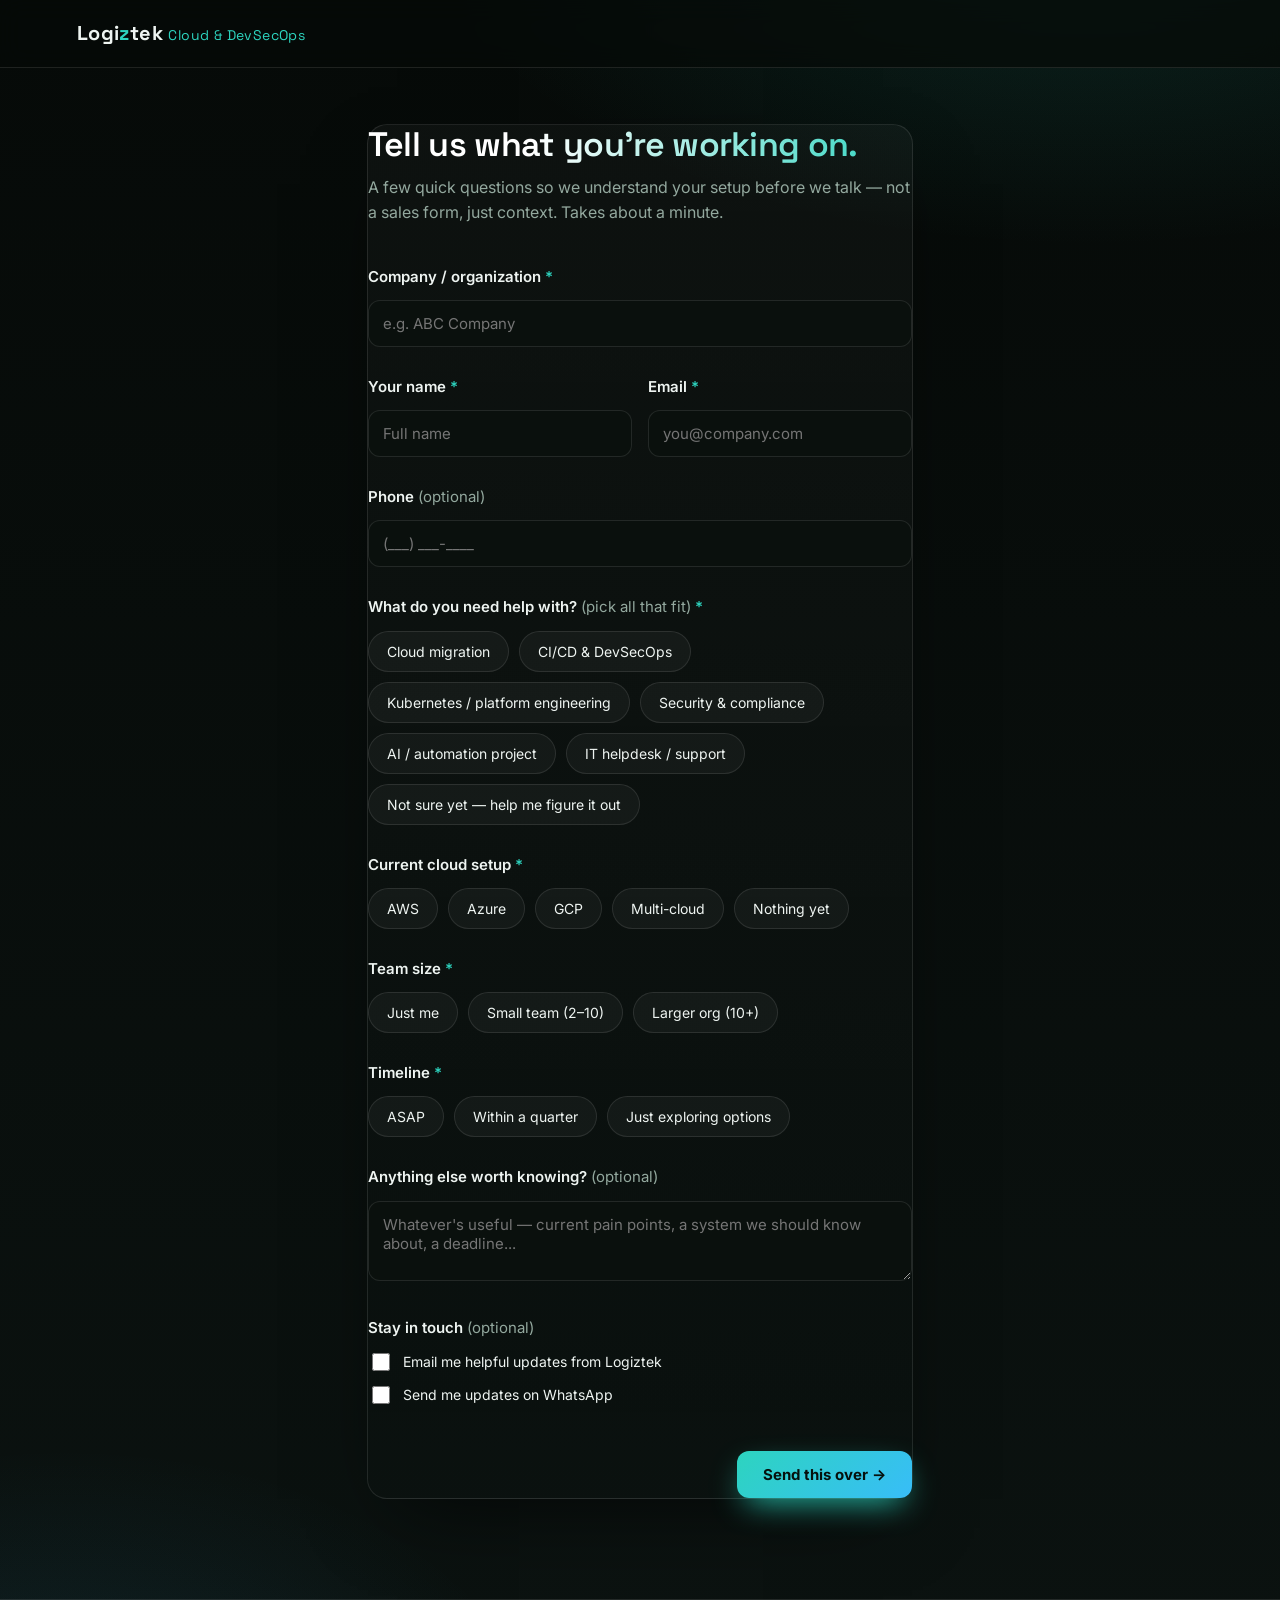
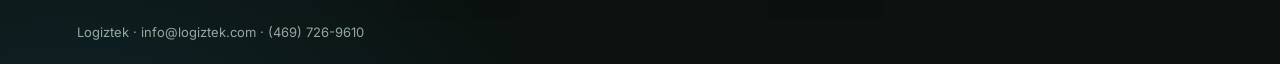
==== commit 6b57f3ac: "Implement Logiztek sharp theme styles Added custom styles for the Logiztek sharp theme." ====
--- a/project.html
+++ b/project.html
@@ -8,6 +8,87 @@
 <link rel="preconnect" href="https://fonts.gstatic.com" crossorigin>
 <link href="https://fonts.googleapis.com/css2?family=Space+Grotesk:wght@400;500;600;700&family=Inter:wght@400;500;600&family=IBM+Plex+Mono:wght@400;500&display=swap" rel="stylesheet">
 <link rel="stylesheet" href="assets/css/shared.css">
+<style>
+  /* Logiztek sharp theme — Cloud (project) */
+  :root{
+    --accent:#2dd4bf; --accent2:#38bdf8;
+    --ink:#eef4f1; --muted:#93a89e; --line:rgba(255,255,255,.10);
+    --card:#0d1512; --field:#0a100d;
+  }
+  body{
+    margin:0; color:var(--ink);
+    background:
+      radial-gradient(1100px 550px at 85% -5%, rgba(45,212,191,.14), rgba(45,212,191,0) 60%),
+      radial-gradient(800px 500px at 5% 105%, rgba(56,189,248,.10), rgba(56,189,248,0) 60%),
+      linear-gradient(180deg,#060a08 0%,#0b1210 100%);
+    font-family:'Inter',system-ui,sans-serif;
+  }
+  .topbar{
+    position:sticky; top:0; z-index:10;
+    -webkit-backdrop-filter:blur(12px); backdrop-filter:blur(12px);
+    background:rgba(6,10,8,.72);
+    border-bottom:1px solid var(--line);
+  }
+  .wordmark{ font-family:'Space Grotesk',sans-serif; font-weight:700; letter-spacing:.02em; }
+  .wordmark .subtitle{ color:var(--accent); }
+  .form-view{
+    background:linear-gradient(180deg, rgba(255,255,255,.03), rgba(255,255,255,0));
+    border:1px solid var(--line);
+    border-radius:20px;
+    box-shadow:0 30px 80px -30px rgba(0,0,0,.7);
+  }
+  .page-title{
+    font-family:'Space Grotesk',sans-serif; font-weight:700; letter-spacing:-.02em;
+    background:linear-gradient(92deg,#ffffff 30%, var(--accent));
+    -webkit-background-clip:text; background-clip:text; color:transparent;
+  }
+  .page-lede{ color:var(--muted); }
+  .field .q{ font-weight:600; color:var(--ink); }
+  .field input[type=text], .field input[type=email], .field input[type=tel], .field textarea{
+    background:var(--field); border:1px solid var(--line); color:var(--ink);
+    border-radius:12px; transition:border-color .2s, box-shadow .2s;
+  }
+  .field input:focus, .field textarea:focus{
+    outline:none; border-color:var(--accent);
+    box-shadow:0 0 0 3px rgba(45,212,191,.22);
+  }
+  .field input.invalid, .field textarea.invalid{ border-color:rgba(248,113,113,.7); }
+  .pill{
+    background:rgba(255,255,255,.04); border:1px solid var(--line); color:var(--ink);
+    border-radius:999px; transition:all .18s ease;
+  }
+  .pill:hover{ border-color:var(--accent); transform:translateY(-1px); }
+  .pill.selected{
+    background:linear-gradient(135deg, var(--accent), var(--accent2));
+    border-color:transparent; color:#06110d; font-weight:600;
+    box-shadow:0 8px 24px -8px var(--accent);
+  }
+  .btn-primary{
+    background:linear-gradient(135deg, var(--accent), var(--accent2));
+    color:#06110d; font-weight:700; border:none; border-radius:12px;
+    box-shadow:0 12px 32px -10px var(--accent);
+    transition:transform .15s ease, box-shadow .2s ease;
+  }
+  .btn-primary:hover:not(:disabled){ transform:translateY(-2px); }
+  .btn-primary:disabled{ opacity:.6; }
+  .btn-ghost{
+    border:1px solid var(--line); color:var(--ink); border-radius:12px;
+    background:rgba(255,255,255,.03);
+  }
+  .field-error{ color:#f87171; }
+  .error-msg{
+    color:#fca5a5; background:rgba(248,113,113,.08);
+    border:1px solid rgba(248,113,113,.25); border-radius:10px;
+  }
+  .confirm-icon{
+    background:linear-gradient(135deg,var(--accent),var(--accent2)); color:#06110d;
+  }
+  .summary-box{ background:var(--field); border:1px solid var(--line); border-radius:12px; }
+  .site-footer{ color:var(--muted); border-top:1px solid var(--line); }
+  .hint{ color:var(--muted); }
+  input[type=checkbox]{ accent-color:var(--accent); }
+  ::selection{ background:var(--accent); color:#06110d; }
+</style>
 </head>
 <body>
 
